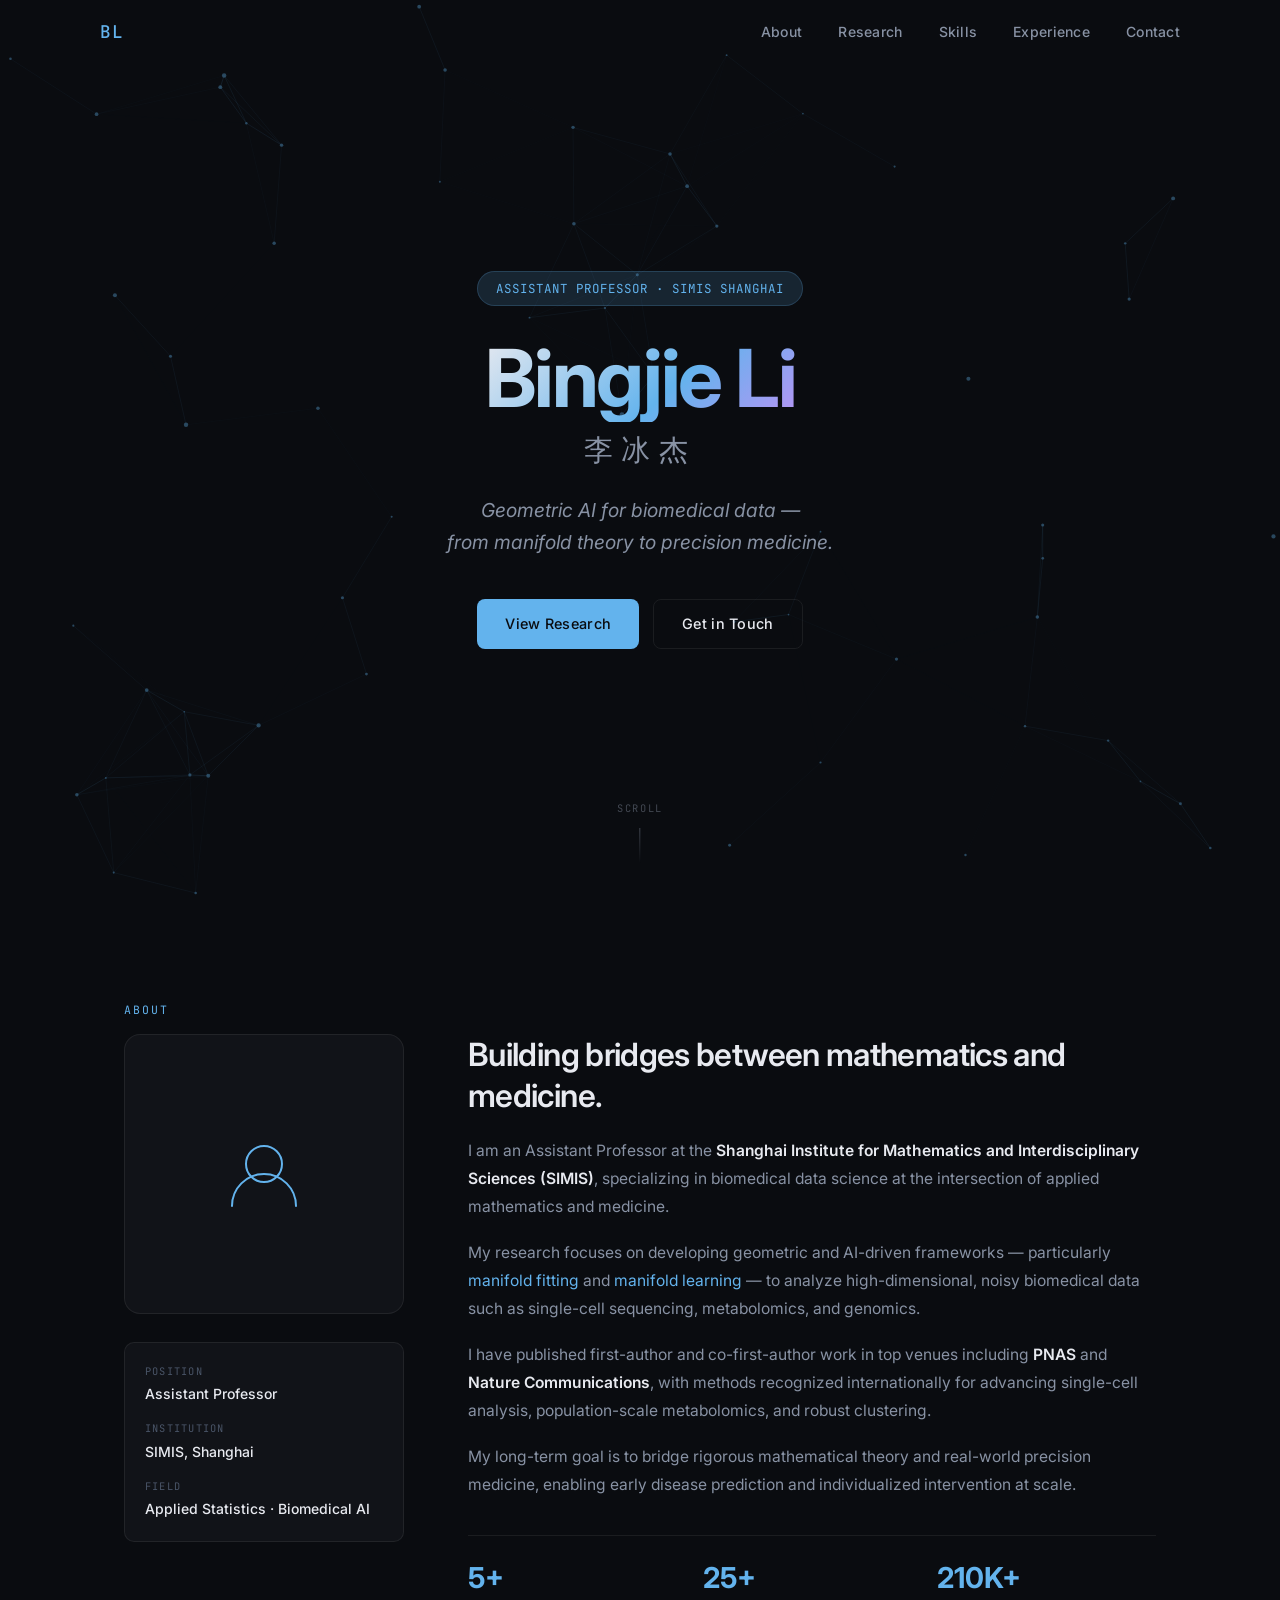
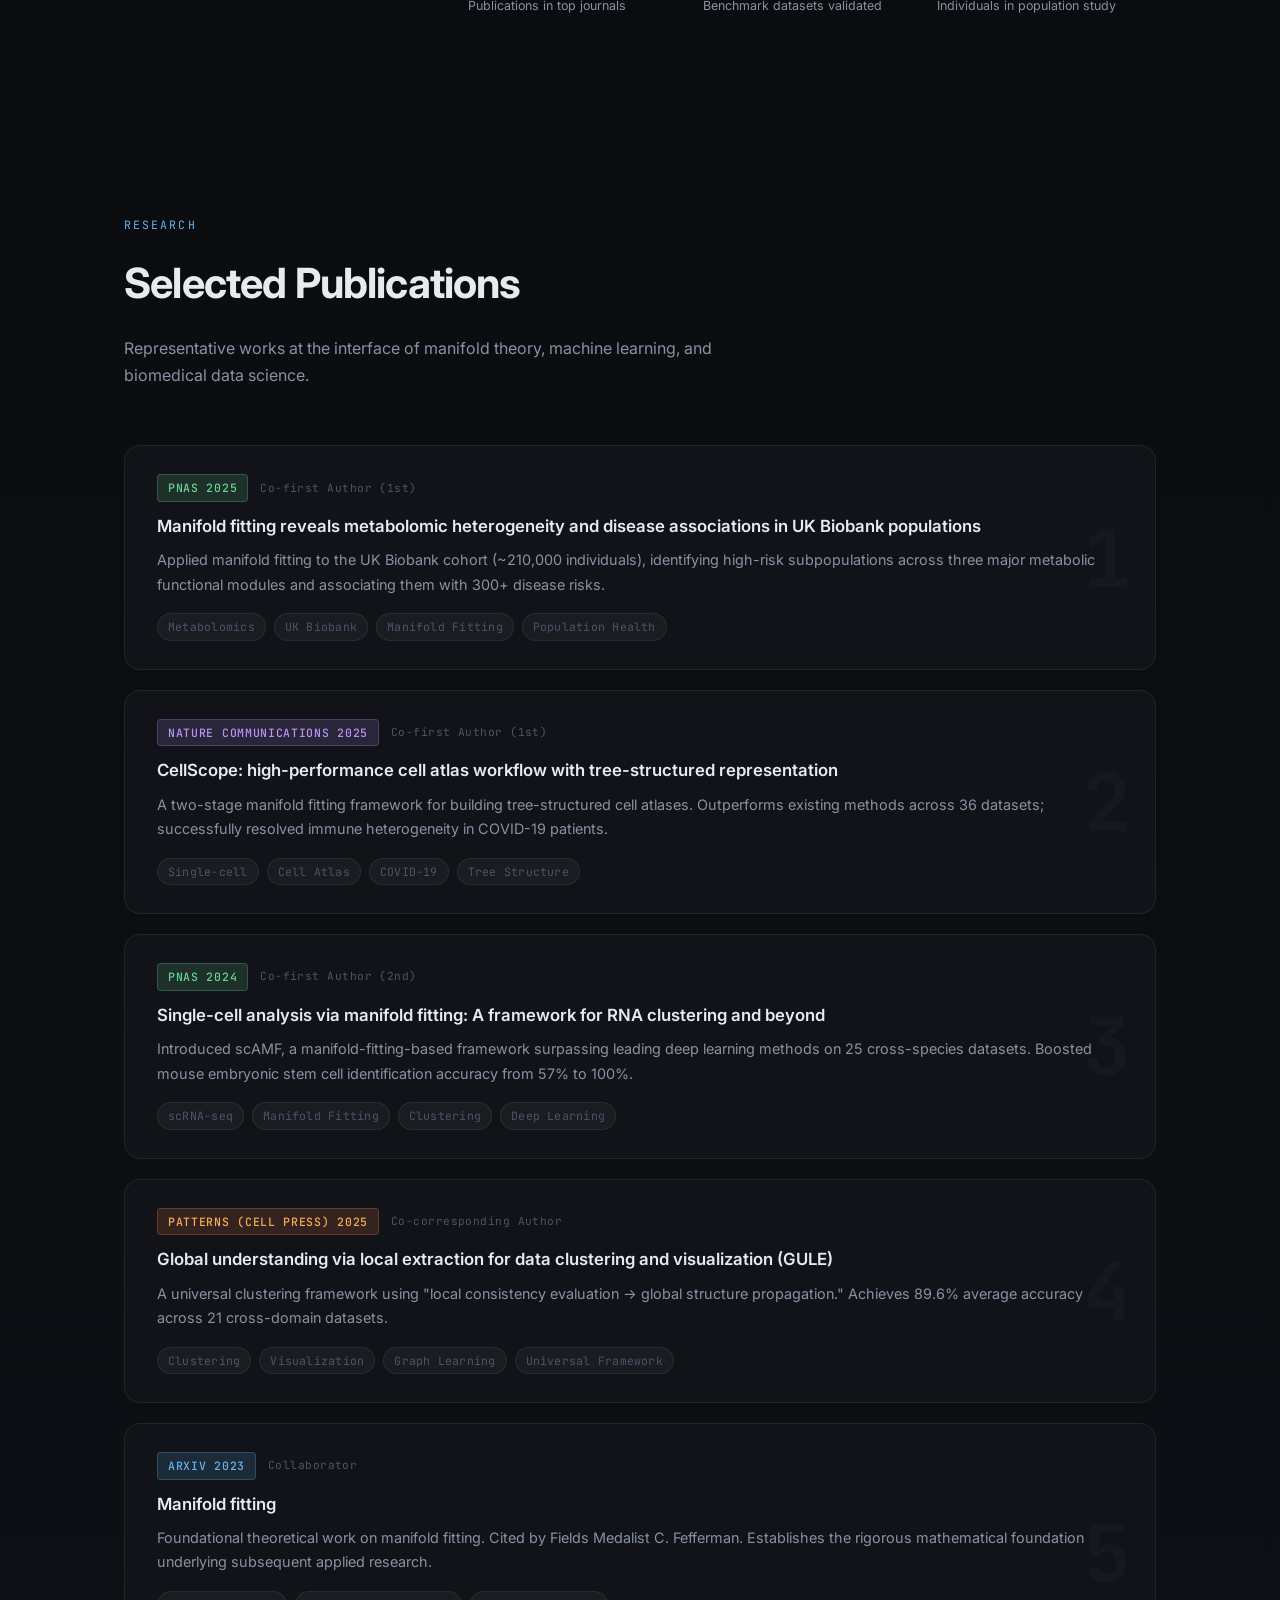
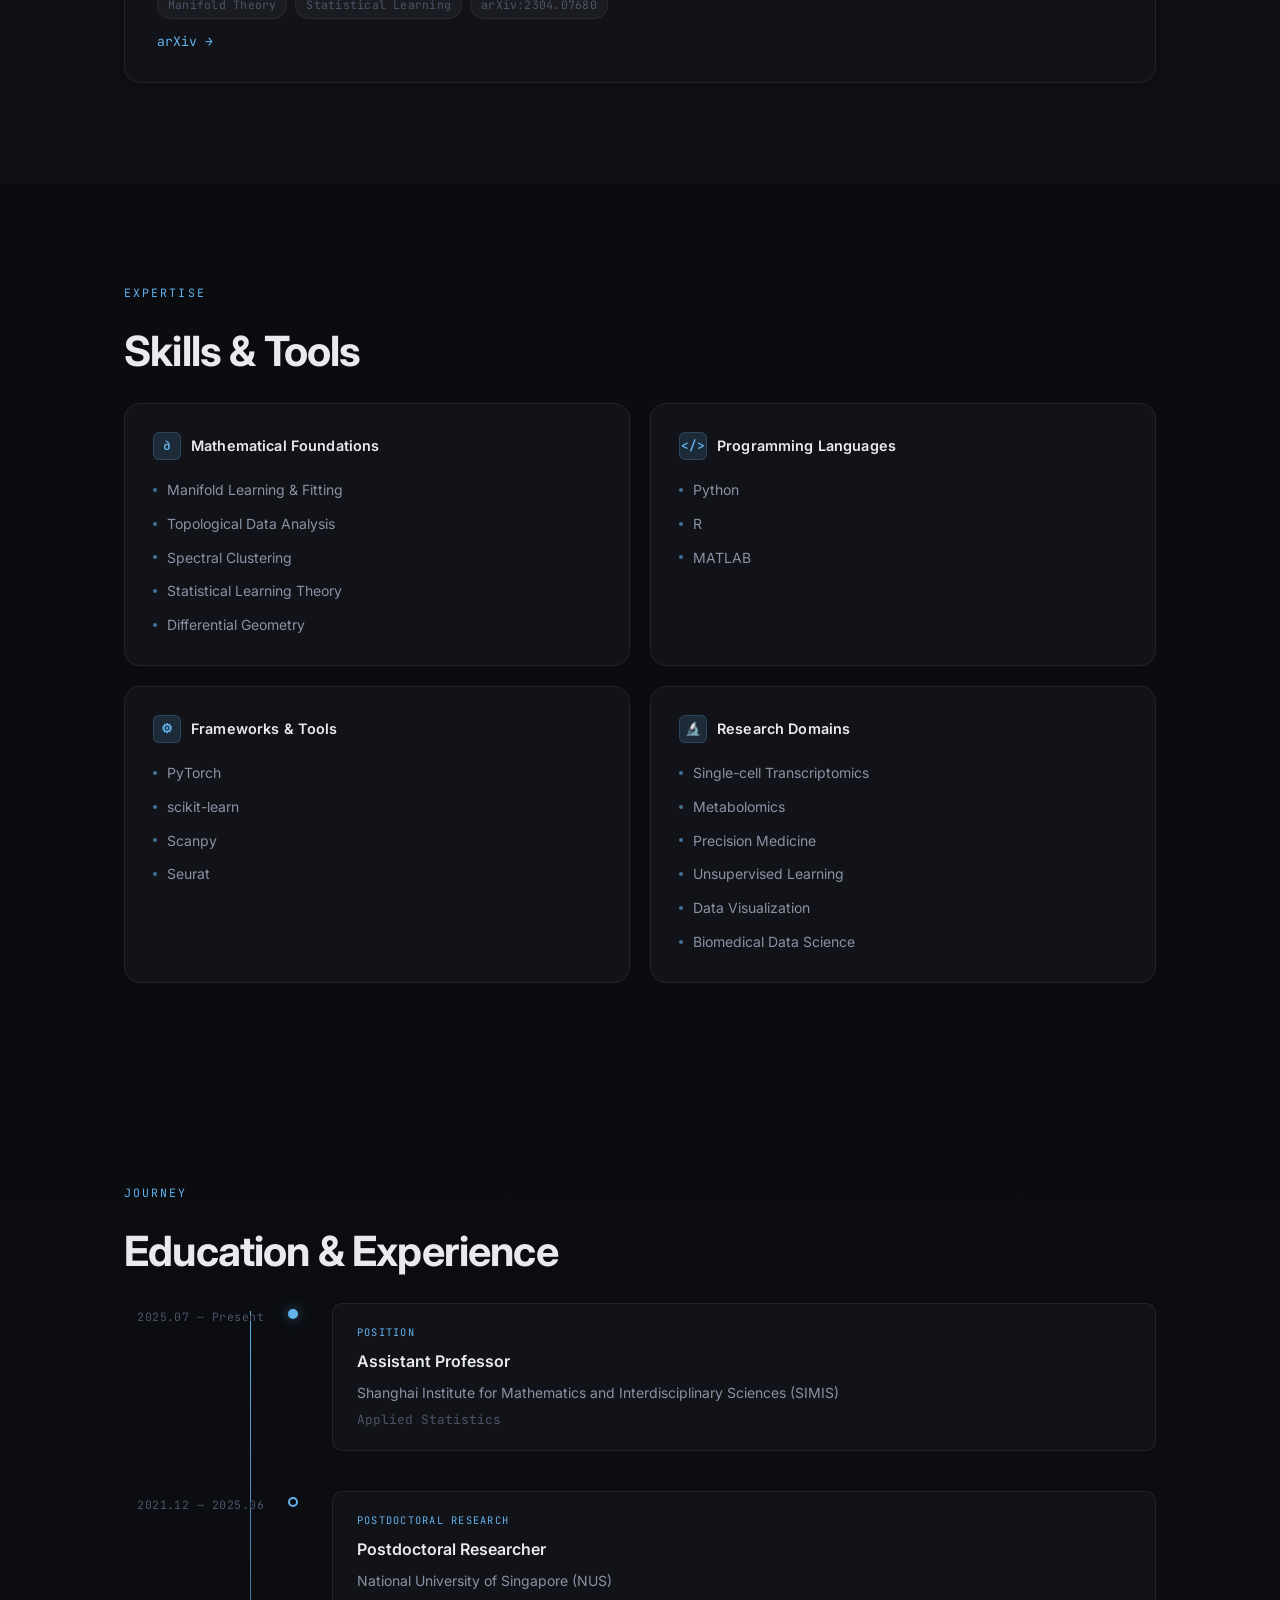
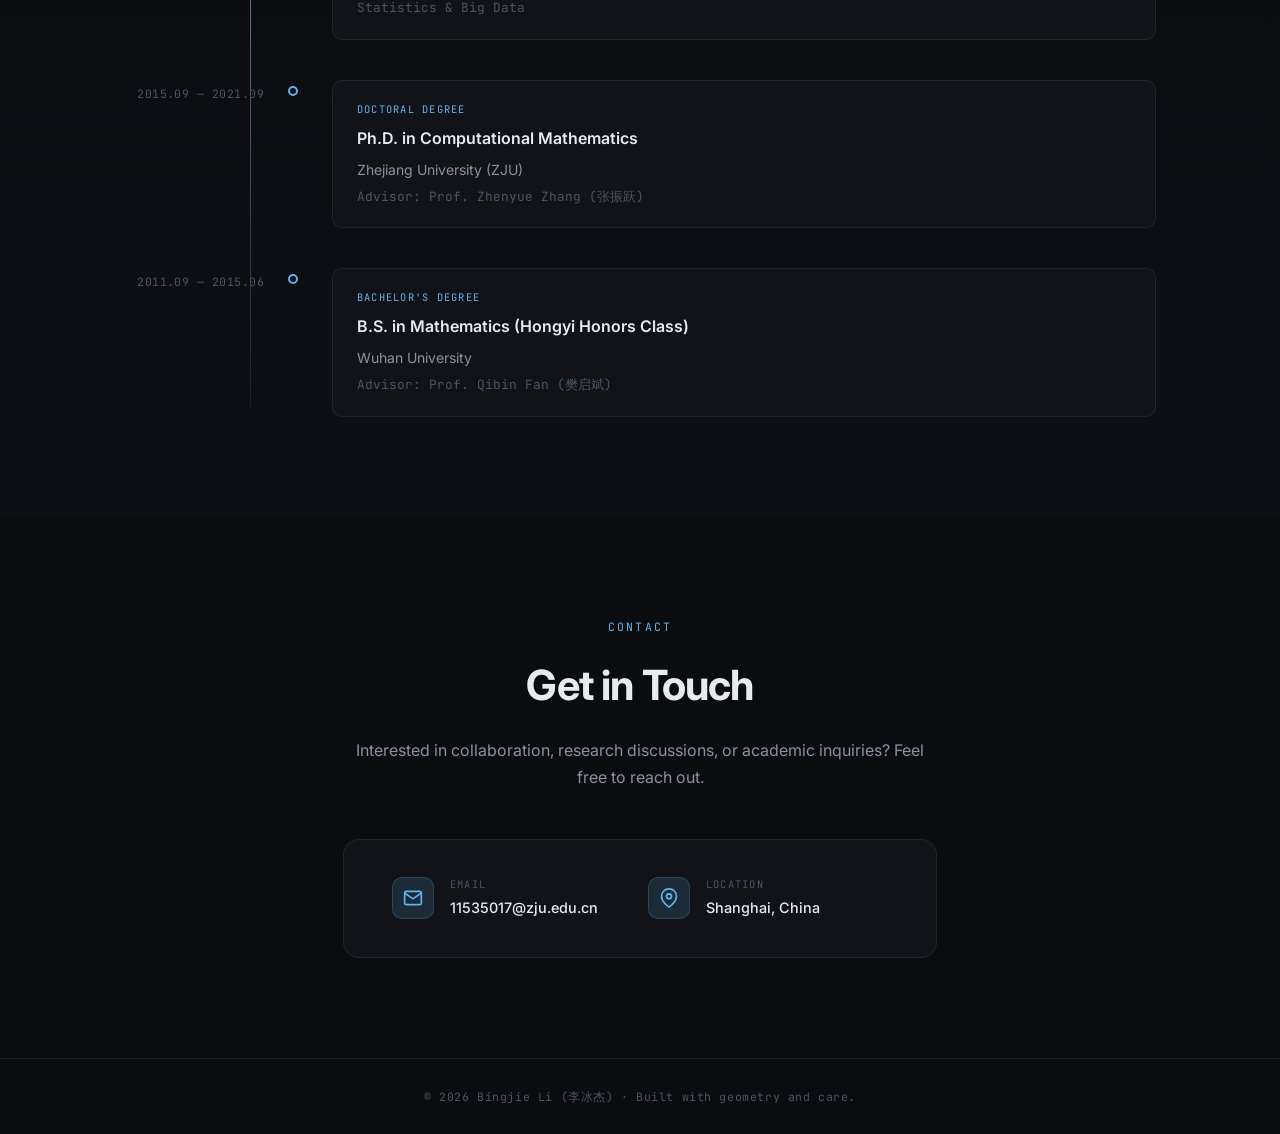
==== index.html @ b2fdfb8e "Build personal academic website for Bingjie Li (李冰杰) Dark-themed academic portfolio with: - Animated" ====
<!DOCTYPE html>
<html lang="en">
<head>
  <meta charset="UTF-8" />
  <meta name="viewport" content="width=device-width, initial-scale=1.0" />
  <title>Bingjie Li | Assistant Professor</title>
  <link rel="stylesheet" href="styles.css" />
  <link rel="preconnect" href="https://fonts.googleapis.com" />
  <link href="https://fonts.googleapis.com/css2?family=Inter:wght@300;400;500;600;700&family=JetBrains+Mono:wght@400;500&display=swap" rel="stylesheet" />
</head>
<body>

  <!-- Navigation -->
  <nav id="navbar">
    <div class="nav-container">
      <a href="#hero" class="nav-logo">BL</a>
      <ul class="nav-links">
        <li><a href="#about">About</a></li>
        <li><a href="#research">Research</a></li>
        <li><a href="#skills">Skills</a></li>
        <li><a href="#experience">Experience</a></li>
        <li><a href="#contact">Contact</a></li>
      </ul>
      <button class="nav-toggle" id="navToggle" aria-label="Toggle menu">
        <span></span><span></span><span></span>
      </button>
    </div>
  </nav>

  <!-- Hero -->
  <section id="hero">
    <canvas id="heroCanvas"></canvas>
    <div class="hero-content">
      <div class="hero-badge">Assistant Professor · SIMIS Shanghai</div>
      <h1 class="hero-name">
        <span class="name-en">Bingjie Li</span>
        <span class="name-zh">李冰杰</span>
      </h1>
      <p class="hero-tagline">Geometric AI for biomedical data —<br>from manifold theory to precision medicine.</p>
      <div class="hero-cta">
        <a href="#research" class="btn btn-primary">View Research</a>
        <a href="#contact" class="btn btn-outline">Get in Touch</a>
      </div>
    </div>
    <div class="hero-scroll-hint">
      <span>Scroll</span>
      <div class="scroll-line"></div>
    </div>
  </section>

  <!-- About -->
  <section id="about">
    <div class="container">
      <div class="section-label">About</div>
      <div class="about-grid">
        <div class="about-avatar">
          <div class="avatar-placeholder">
            <svg viewBox="0 0 80 80" fill="none" xmlns="http://www.w3.org/2000/svg">
              <circle cx="40" cy="30" r="18" stroke="var(--accent)" stroke-width="2"/>
              <path d="M8 72c0-17.673 14.327-32 32-32s32 14.327 32 32" stroke="var(--accent)" stroke-width="2" stroke-linecap="round"/>
            </svg>
          </div>
          <div class="avatar-info">
            <div class="info-item">
              <span class="info-label">Position</span>
              <span class="info-value">Assistant Professor</span>
            </div>
            <div class="info-item">
              <span class="info-label">Institution</span>
              <span class="info-value">SIMIS, Shanghai</span>
            </div>
            <div class="info-item">
              <span class="info-label">Field</span>
              <span class="info-value">Applied Statistics · Biomedical AI</span>
            </div>
          </div>
        </div>
        <div class="about-text">
          <h2>Building bridges between mathematics and medicine.</h2>
          <p>I am an Assistant Professor at the <strong>Shanghai Institute for Mathematics and Interdisciplinary Sciences (SIMIS)</strong>, specializing in biomedical data science at the intersection of applied mathematics and medicine.</p>
          <p>My research focuses on developing geometric and AI-driven frameworks — particularly <em>manifold fitting</em> and <em>manifold learning</em> — to analyze high-dimensional, noisy biomedical data such as single-cell sequencing, metabolomics, and genomics.</p>
          <p>I have published first-author and co-first-author work in top venues including <strong>PNAS</strong> and <strong>Nature Communications</strong>, with methods recognized internationally for advancing single-cell analysis, population-scale metabolomics, and robust clustering.</p>
          <p>My long-term goal is to bridge rigorous mathematical theory and real-world precision medicine, enabling early disease prediction and individualized intervention at scale.</p>
          <div class="about-stats">
            <div class="stat">
              <span class="stat-number">5+</span>
              <span class="stat-label">Publications in top journals</span>
            </div>
            <div class="stat">
              <span class="stat-number">25+</span>
              <span class="stat-label">Benchmark datasets validated</span>
            </div>
            <div class="stat">
              <span class="stat-number">210K+</span>
              <span class="stat-label">Individuals in population study</span>
            </div>
          </div>
        </div>
      </div>
    </div>
  </section>

  <!-- Research / Publications -->
  <section id="research">
    <div class="container">
      <div class="section-label">Research</div>
      <h2 class="section-title">Selected Publications</h2>
      <p class="section-subtitle">Representative works at the interface of manifold theory, machine learning, and biomedical data science.</p>

      <div class="pub-list">

        <article class="pub-card" data-index="1">
          <div class="pub-meta">
            <span class="pub-venue pnas">PNAS 2025</span>
            <span class="pub-role">Co-first Author (1st)</span>
          </div>
          <h3 class="pub-title">Manifold fitting reveals metabolomic heterogeneity and disease associations in UK Biobank populations</h3>
          <p class="pub-desc">Applied manifold fitting to the UK Biobank cohort (~210,000 individuals), identifying high-risk subpopulations across three major metabolic functional modules and associating them with 300+ disease risks.</p>
          <div class="pub-tags">
            <span>Metabolomics</span>
            <span>UK Biobank</span>
            <span>Manifold Fitting</span>
            <span>Population Health</span>
          </div>
        </article>

        <article class="pub-card" data-index="2">
          <div class="pub-meta">
            <span class="pub-venue nature-comm">Nature Communications 2025</span>
            <span class="pub-role">Co-first Author (1st)</span>
          </div>
          <h3 class="pub-title">CellScope: high-performance cell atlas workflow with tree-structured representation</h3>
          <p class="pub-desc">A two-stage manifold fitting framework for building tree-structured cell atlases. Outperforms existing methods across 36 datasets; successfully resolved immune heterogeneity in COVID-19 patients.</p>
          <div class="pub-tags">
            <span>Single-cell</span>
            <span>Cell Atlas</span>
            <span>COVID-19</span>
            <span>Tree Structure</span>
          </div>
        </article>

        <article class="pub-card" data-index="3">
          <div class="pub-meta">
            <span class="pub-venue pnas">PNAS 2024</span>
            <span class="pub-role">Co-first Author (2nd)</span>
          </div>
          <h3 class="pub-title">Single-cell analysis via manifold fitting: A framework for RNA clustering and beyond</h3>
          <p class="pub-desc">Introduced scAMF, a manifold-fitting-based framework surpassing leading deep learning methods on 25 cross-species datasets. Boosted mouse embryonic stem cell identification accuracy from 57% to 100%.</p>
          <div class="pub-tags">
            <span>scRNA-seq</span>
            <span>Manifold Fitting</span>
            <span>Clustering</span>
            <span>Deep Learning</span>
          </div>
        </article>

        <article class="pub-card" data-index="4">
          <div class="pub-meta">
            <span class="pub-venue cell-press">Patterns (Cell Press) 2025</span>
            <span class="pub-role">Co-corresponding Author</span>
          </div>
          <h3 class="pub-title">Global understanding via local extraction for data clustering and visualization (GULE)</h3>
          <p class="pub-desc">A universal clustering framework using "local consistency evaluation → global structure propagation." Achieves 89.6% average accuracy across 21 cross-domain datasets.</p>
          <div class="pub-tags">
            <span>Clustering</span>
            <span>Visualization</span>
            <span>Graph Learning</span>
            <span>Universal Framework</span>
          </div>
        </article>

        <article class="pub-card" data-index="5">
          <div class="pub-meta">
            <span class="pub-venue arxiv">arXiv 2023</span>
            <span class="pub-role">Collaborator</span>
          </div>
          <h3 class="pub-title">Manifold fitting</h3>
          <p class="pub-desc">Foundational theoretical work on manifold fitting. Cited by Fields Medalist C. Fefferman. Establishes the rigorous mathematical foundation underlying subsequent applied research.</p>
          <div class="pub-tags">
            <span>Manifold Theory</span>
            <span>Statistical Learning</span>
            <span>arXiv:2304.07680</span>
          </div>
          <a href="https://arxiv.org/abs/2304.07680" target="_blank" rel="noopener" class="pub-link">arXiv →</a>
        </article>

      </div>
    </div>
  </section>

  <!-- Skills -->
  <section id="skills">
    <div class="container">
      <div class="section-label">Expertise</div>
      <h2 class="section-title">Skills & Tools</h2>
      <div class="skills-grid">

        <div class="skill-group">
          <h3 class="skill-group-title">
            <span class="skill-icon">∂</span>
            Mathematical Foundations
          </h3>
          <ul class="skill-list">
            <li>Manifold Learning &amp; Fitting</li>
            <li>Topological Data Analysis</li>
            <li>Spectral Clustering</li>
            <li>Statistical Learning Theory</li>
            <li>Differential Geometry</li>
          </ul>
        </div>

        <div class="skill-group">
          <h3 class="skill-group-title">
            <span class="skill-icon">&lt;/&gt;</span>
            Programming Languages
          </h3>
          <ul class="skill-list">
            <li>Python</li>
            <li>R</li>
            <li>MATLAB</li>
          </ul>
        </div>

        <div class="skill-group">
          <h3 class="skill-group-title">
            <span class="skill-icon">⚙</span>
            Frameworks &amp; Tools
          </h3>
          <ul class="skill-list">
            <li>PyTorch</li>
            <li>scikit-learn</li>
            <li>Scanpy</li>
            <li>Seurat</li>
          </ul>
        </div>

        <div class="skill-group">
          <h3 class="skill-group-title">
            <span class="skill-icon">🔬</span>
            Research Domains
          </h3>
          <ul class="skill-list">
            <li>Single-cell Transcriptomics</li>
            <li>Metabolomics</li>
            <li>Precision Medicine</li>
            <li>Unsupervised Learning</li>
            <li>Data Visualization</li>
            <li>Biomedical Data Science</li>
          </ul>
        </div>

      </div>
    </div>
  </section>

  <!-- Experience / Education -->
  <section id="experience">
    <div class="container">
      <div class="section-label">Journey</div>
      <h2 class="section-title">Education &amp; Experience</h2>
      <div class="timeline">

        <div class="timeline-item current">
          <div class="timeline-dot"></div>
          <div class="timeline-date">2025.07 — Present</div>
          <div class="timeline-content">
            <div class="timeline-type">Position</div>
            <h3>Assistant Professor</h3>
            <p class="timeline-org">Shanghai Institute for Mathematics and Interdisciplinary Sciences (SIMIS)</p>
            <p class="timeline-field">Applied Statistics</p>
          </div>
        </div>

        <div class="timeline-item">
          <div class="timeline-dot"></div>
          <div class="timeline-date">2021.12 — 2025.06</div>
          <div class="timeline-content">
            <div class="timeline-type">Postdoctoral Research</div>
            <h3>Postdoctoral Researcher</h3>
            <p class="timeline-org">National University of Singapore (NUS)</p>
            <p class="timeline-field">Statistics &amp; Big Data</p>
          </div>
        </div>

        <div class="timeline-item">
          <div class="timeline-dot"></div>
          <div class="timeline-date">2015.09 — 2021.09</div>
          <div class="timeline-content">
            <div class="timeline-type">Doctoral Degree</div>
            <h3>Ph.D. in Computational Mathematics</h3>
            <p class="timeline-org">Zhejiang University (ZJU)</p>
            <p class="timeline-field">Advisor: Prof. Zhenyue Zhang (张振跃)</p>
          </div>
        </div>

        <div class="timeline-item">
          <div class="timeline-dot"></div>
          <div class="timeline-date">2011.09 — 2015.06</div>
          <div class="timeline-content">
            <div class="timeline-type">Bachelor's Degree</div>
            <h3>B.S. in Mathematics (Hongyi Honors Class)</h3>
            <p class="timeline-org">Wuhan University</p>
            <p class="timeline-field">Advisor: Prof. Qibin Fan (樊启斌)</p>
          </div>
        </div>

      </div>
    </div>
  </section>

  <!-- Contact -->
  <section id="contact">
    <div class="container">
      <div class="section-label">Contact</div>
      <h2 class="section-title">Get in Touch</h2>
      <p class="section-subtitle">Interested in collaboration, research discussions, or academic inquiries? Feel free to reach out.</p>
      <div class="contact-card">
        <div class="contact-item">
          <div class="contact-icon">
            <svg width="20" height="20" viewBox="0 0 24 24" fill="none" stroke="currentColor" stroke-width="2">
              <path d="M4 4h16c1.1 0 2 .9 2 2v12c0 1.1-.9 2-2 2H4c-1.1 0-2-.9-2-2V6c0-1.1.9-2 2-2z"/>
              <polyline points="22,6 12,13 2,6"/>
            </svg>
          </div>
          <div class="contact-details">
            <span class="contact-label">Email</span>
            <a href="mailto:11535017@zju.edu.cn" class="contact-value">11535017@zju.edu.cn</a>
          </div>
        </div>
        <div class="contact-item">
          <div class="contact-icon">
            <svg width="20" height="20" viewBox="0 0 24 24" fill="none" stroke="currentColor" stroke-width="2">
              <path d="M21 10c0 7-9 13-9 13s-9-6-9-13a9 9 0 0 1 18 0z"/>
              <circle cx="12" cy="10" r="3"/>
            </svg>
          </div>
          <div class="contact-details">
            <span class="contact-label">Location</span>
            <span class="contact-value">Shanghai, China</span>
          </div>
        </div>
      </div>
    </div>
  </section>

  <!-- Footer -->
  <footer>
    <div class="container">
      <p>© 2026 Bingjie Li (李冰杰) · Built with geometry and care.</p>
    </div>
  </footer>

  <script src="script.js"></script>
</body>
</html>
---- styles.css ----
/* ============================================================
   VARIABLES & RESET
   ============================================================ */
:root {
  --bg:          #0a0c10;
  --bg-card:     #111318;
  --bg-card-2:   #161a22;
  --border:      rgba(255,255,255,0.07);
  --border-hover:rgba(99,179,237,0.35);
  --text-primary: #e8eaf0;
  --text-muted:   #8892a4;
  --text-faint:   #4a5568;
  --accent:       #63b3ed;
  --accent-dim:   rgba(99,179,237,0.15);
  --accent-glow:  rgba(99,179,237,0.08);
  --green:        #68d391;
  --purple:       #b794f4;
  --gradient:     linear-gradient(135deg, #63b3ed 0%, #b794f4 100%);
  --font-sans:    'Inter', -apple-system, BlinkMacSystemFont, sans-serif;
  --font-mono:    'JetBrains Mono', 'Courier New', monospace;
  --radius:       10px;
  --radius-lg:    16px;
  --transition:   0.25s cubic-bezier(0.4,0,0.2,1);
  --shadow:       0 4px 24px rgba(0,0,0,0.4);
  --shadow-lg:    0 8px 48px rgba(0,0,0,0.6);
}

*, *::before, *::after { box-sizing: border-box; margin: 0; padding: 0; }

html { scroll-behavior: smooth; }

body {
  font-family: var(--font-sans);
  background: var(--bg);
  color: var(--text-primary);
  line-height: 1.7;
  font-size: 16px;
  overflow-x: hidden;
}

a { color: inherit; text-decoration: none; }
ul { list-style: none; }

/* ============================================================
   LAYOUT
   ============================================================ */
.container {
  max-width: 1080px;
  margin: 0 auto;
  padding: 0 24px;
}

section {
  padding: 100px 0;
}

/* ============================================================
   NAVIGATION
   ============================================================ */
#navbar {
  position: fixed;
  top: 0; left: 0; right: 0;
  z-index: 1000;
  padding: 0 24px;
  transition: background var(--transition), backdrop-filter var(--transition), box-shadow var(--transition);
}

#navbar.scrolled {
  background: rgba(10,12,16,0.88);
  backdrop-filter: blur(16px);
  -webkit-backdrop-filter: blur(16px);
  box-shadow: 0 1px 0 var(--border);
}

.nav-container {
  max-width: 1080px;
  margin: 0 auto;
  height: 64px;
  display: flex;
  align-items: center;
  justify-content: space-between;
}

.nav-logo {
  font-family: var(--font-mono);
  font-size: 1.1rem;
  font-weight: 500;
  color: var(--accent);
  letter-spacing: 0.05em;
  transition: opacity var(--transition);
}
.nav-logo:hover { opacity: 0.75; }

.nav-links {
  display: flex;
  gap: 36px;
}

.nav-links a {
  font-size: 0.875rem;
  font-weight: 500;
  color: var(--text-muted);
  letter-spacing: 0.02em;
  transition: color var(--transition);
  position: relative;
}

.nav-links a::after {
  content: '';
  position: absolute;
  bottom: -3px; left: 0;
  width: 0; height: 1px;
  background: var(--accent);
  transition: width var(--transition);
}

.nav-links a:hover { color: var(--text-primary); }
.nav-links a:hover::after { width: 100%; }

.nav-toggle {
  display: none;
  flex-direction: column;
  gap: 5px;
  background: none;
  border: none;
  cursor: pointer;
  padding: 4px;
}
.nav-toggle span {
  display: block;
  width: 22px; height: 2px;
  background: var(--text-muted);
  border-radius: 2px;
  transition: var(--transition);
}

/* ============================================================
   HERO
   ============================================================ */
#hero {
  position: relative;
  min-height: 100vh;
  display: flex;
  align-items: center;
  justify-content: center;
  text-align: center;
  padding: 80px 24px 60px;
  overflow: hidden;
}

#heroCanvas {
  position: absolute;
  inset: 0;
  width: 100%;
  height: 100%;
  opacity: 0.55;
}

.hero-content {
  position: relative;
  z-index: 2;
  max-width: 760px;
}

.hero-badge {
  display: inline-block;
  font-family: var(--font-mono);
  font-size: 0.78rem;
  letter-spacing: 0.08em;
  color: var(--accent);
  background: var(--accent-dim);
  border: 1px solid rgba(99,179,237,0.2);
  border-radius: 100px;
  padding: 6px 18px;
  margin-bottom: 28px;
  text-transform: uppercase;
}

.hero-name {
  display: flex;
  flex-direction: column;
  align-items: center;
  gap: 4px;
  margin-bottom: 20px;
}

.name-en {
  font-size: clamp(2.8rem, 7vw, 5rem);
  font-weight: 700;
  letter-spacing: -0.03em;
  background: linear-gradient(135deg, #e8eaf0 0%, #63b3ed 60%, #b794f4 100%);
  -webkit-background-clip: text;
  -webkit-text-fill-color: transparent;
  background-clip: text;
  line-height: 1.1;
}

.name-zh {
  font-size: clamp(1.2rem, 3vw, 1.8rem);
  font-weight: 300;
  color: var(--text-muted);
  letter-spacing: 0.3em;
}

.hero-tagline {
  font-size: clamp(1rem, 2.5vw, 1.2rem);
  color: var(--text-muted);
  line-height: 1.65;
  margin-bottom: 40px;
  font-style: italic;
}

.hero-cta {
  display: flex;
  gap: 14px;
  justify-content: center;
  flex-wrap: wrap;
}

.btn {
  display: inline-flex;
  align-items: center;
  padding: 12px 28px;
  border-radius: 8px;
  font-size: 0.9rem;
  font-weight: 500;
  letter-spacing: 0.02em;
  transition: all var(--transition);
  cursor: pointer;
  border: none;
}

.btn-primary {
  background: var(--accent);
  color: #0a0c10;
}
.btn-primary:hover {
  background: #90cdf4;
  transform: translateY(-2px);
  box-shadow: 0 8px 24px rgba(99,179,237,0.3);
}

.btn-outline {
  background: transparent;
  color: var(--text-primary);
  border: 1px solid var(--border);
}
.btn-outline:hover {
  border-color: var(--accent);
  color: var(--accent);
  transform: translateY(-2px);
}

.hero-scroll-hint {
  position: absolute;
  bottom: 36px;
  left: 50%;
  transform: translateX(-50%);
  display: flex;
  flex-direction: column;
  align-items: center;
  gap: 10px;
  z-index: 2;
  opacity: 0.45;
}

.hero-scroll-hint span {
  font-family: var(--font-mono);
  font-size: 0.65rem;
  letter-spacing: 0.15em;
  text-transform: uppercase;
  color: var(--text-muted);
}

.scroll-line {
  width: 1px;
  height: 36px;
  background: linear-gradient(to bottom, var(--text-muted), transparent);
  animation: scrollPulse 2s ease-in-out infinite;
}

@keyframes scrollPulse {
  0%, 100% { opacity: 0.4; transform: scaleY(1); }
  50%       { opacity: 1;   transform: scaleY(1.1); }
}

/* ============================================================
   SECTION LABELS & TITLES
   ============================================================ */
.section-label {
  font-family: var(--font-mono);
  font-size: 0.72rem;
  letter-spacing: 0.18em;
  text-transform: uppercase;
  color: var(--accent);
  margin-bottom: 14px;
}

.section-title {
  font-size: clamp(1.8rem, 4vw, 2.6rem);
  font-weight: 700;
  letter-spacing: -0.02em;
  margin-bottom: 16px;
  color: var(--text-primary);
}

.section-subtitle {
  font-size: 1rem;
  color: var(--text-muted);
  max-width: 600px;
  margin-bottom: 56px;
}

/* ============================================================
   ABOUT
   ============================================================ */
#about { background: var(--bg); }

.about-grid {
  display: grid;
  grid-template-columns: 280px 1fr;
  gap: 64px;
  align-items: start;
}

.about-avatar {
  display: flex;
  flex-direction: column;
  gap: 28px;
  position: sticky;
  top: 88px;
}

.avatar-placeholder {
  width: 100%;
  aspect-ratio: 1;
  background: var(--bg-card);
  border: 1px solid var(--border);
  border-radius: var(--radius-lg);
  display: flex;
  align-items: center;
  justify-content: center;
  padding: 32px;
  transition: border-color var(--transition);
}
.avatar-placeholder:hover { border-color: var(--border-hover); }
.avatar-placeholder svg { width: 100%; height: 100%; max-width: 80px; }

.avatar-info {
  background: var(--bg-card);
  border: 1px solid var(--border);
  border-radius: var(--radius);
  padding: 20px;
  display: flex;
  flex-direction: column;
  gap: 14px;
}

.info-item {
  display: flex;
  flex-direction: column;
  gap: 2px;
}

.info-label {
  font-family: var(--font-mono);
  font-size: 0.65rem;
  letter-spacing: 0.12em;
  text-transform: uppercase;
  color: var(--text-faint);
}

.info-value {
  font-size: 0.875rem;
  font-weight: 500;
  color: var(--text-primary);
}

.about-text h2 {
  font-size: clamp(1.4rem, 3vw, 2rem);
  font-weight: 600;
  letter-spacing: -0.02em;
  margin-bottom: 20px;
  line-height: 1.3;
  color: var(--text-primary);
}

.about-text p {
  font-size: 0.975rem;
  color: var(--text-muted);
  margin-bottom: 18px;
  line-height: 1.8;
}

.about-text p strong { color: var(--text-primary); font-weight: 600; }
.about-text p em { color: var(--accent); font-style: normal; }

.about-stats {
  display: grid;
  grid-template-columns: repeat(3, 1fr);
  gap: 16px;
  margin-top: 36px;
  padding-top: 28px;
  border-top: 1px solid var(--border);
}

.stat {
  display: flex;
  flex-direction: column;
  gap: 4px;
}

.stat-number {
  font-size: 1.8rem;
  font-weight: 700;
  color: var(--accent);
  line-height: 1;
}

.stat-label {
  font-size: 0.78rem;
  color: var(--text-muted);
  line-height: 1.4;
}

/* ============================================================
   RESEARCH / PUBLICATIONS
   ============================================================ */
#research {
  background: linear-gradient(180deg, var(--bg) 0%, #0d0f14 100%);
}

.pub-list {
  display: flex;
  flex-direction: column;
  gap: 20px;
}

.pub-card {
  background: var(--bg-card);
  border: 1px solid var(--border);
  border-radius: var(--radius-lg);
  padding: 28px 32px;
  position: relative;
  transition: border-color var(--transition), transform var(--transition), box-shadow var(--transition);
  overflow: hidden;
}

.pub-card::before {
  content: attr(data-index);
  position: absolute;
  right: 24px;
  top: 50%;
  transform: translateY(-50%);
  font-family: var(--font-mono);
  font-size: 5rem;
  font-weight: 700;
  color: rgba(255,255,255,0.025);
  line-height: 1;
  pointer-events: none;
  user-select: none;
}

.pub-card:hover {
  border-color: var(--border-hover);
  transform: translateX(4px);
  box-shadow: -4px 0 0 var(--accent), var(--shadow);
}

.pub-meta {
  display: flex;
  align-items: center;
  gap: 12px;
  margin-bottom: 12px;
  flex-wrap: wrap;
}

.pub-venue {
  display: inline-block;
  font-family: var(--font-mono);
  font-size: 0.72rem;
  font-weight: 500;
  letter-spacing: 0.06em;
  padding: 3px 10px;
  border-radius: 4px;
  text-transform: uppercase;
}

.pub-venue.pnas        { background: rgba(104,211,145,0.15); color: #68d391; border: 1px solid rgba(104,211,145,0.25); }
.pub-venue.nature-comm { background: rgba(183,148,244,0.15); color: #b794f4; border: 1px solid rgba(183,148,244,0.25); }
.pub-venue.cell-press  { background: rgba(252,129,74,0.15);  color: #f6ad55; border: 1px solid rgba(252,129,74,0.25); }
.pub-venue.arxiv       { background: rgba(99,179,237,0.15);  color: #63b3ed; border: 1px solid rgba(99,179,237,0.25); }

.pub-role {
  font-family: var(--font-mono);
  font-size: 0.7rem;
  color: var(--text-faint);
  letter-spacing: 0.04em;
}

.pub-title {
  font-size: 1.05rem;
  font-weight: 600;
  color: var(--text-primary);
  margin-bottom: 10px;
  line-height: 1.45;
}

.pub-desc {
  font-size: 0.9rem;
  color: var(--text-muted);
  margin-bottom: 16px;
  line-height: 1.7;
}

.pub-tags {
  display: flex;
  flex-wrap: wrap;
  gap: 8px;
}

.pub-tags span {
  font-size: 0.72rem;
  padding: 3px 10px;
  background: rgba(255,255,255,0.04);
  border: 1px solid var(--border);
  border-radius: 100px;
  color: var(--text-faint);
  font-family: var(--font-mono);
  letter-spacing: 0.02em;
}

.pub-link {
  display: inline-block;
  margin-top: 12px;
  font-size: 0.82rem;
  color: var(--accent);
  font-family: var(--font-mono);
  transition: opacity var(--transition);
}
.pub-link:hover { opacity: 0.7; }

/* ============================================================
   SKILLS
   ============================================================ */
#skills { background: var(--bg); }

.skills-grid {
  display: grid;
  grid-template-columns: repeat(2, 1fr);
  gap: 20px;
}

.skill-group {
  background: var(--bg-card);
  border: 1px solid var(--border);
  border-radius: var(--radius-lg);
  padding: 28px;
  transition: border-color var(--transition), box-shadow var(--transition);
}

.skill-group:hover {
  border-color: var(--border-hover);
  box-shadow: 0 0 32px var(--accent-glow);
}

.skill-group-title {
  display: flex;
  align-items: center;
  gap: 10px;
  font-size: 0.9rem;
  font-weight: 600;
  color: var(--text-primary);
  margin-bottom: 18px;
  letter-spacing: 0.01em;
}

.skill-icon {
  width: 28px; height: 28px;
  background: var(--accent-dim);
  border: 1px solid rgba(99,179,237,0.2);
  border-radius: 6px;
  display: flex;
  align-items: center;
  justify-content: center;
  font-size: 0.8rem;
  color: var(--accent);
  font-family: var(--font-mono);
  flex-shrink: 0;
}

.skill-list {
  display: flex;
  flex-direction: column;
  gap: 10px;
}

.skill-list li {
  display: flex;
  align-items: center;
  gap: 10px;
  font-size: 0.875rem;
  color: var(--text-muted);
  transition: color var(--transition);
}

.skill-list li::before {
  content: '';
  width: 4px; height: 4px;
  border-radius: 50%;
  background: var(--accent);
  flex-shrink: 0;
  opacity: 0.6;
}

.skill-list li:hover { color: var(--text-primary); }

/* ============================================================
   TIMELINE
   ============================================================ */
#experience { background: linear-gradient(180deg, var(--bg) 0%, #0d0f14 100%); }

.timeline {
  position: relative;
  display: flex;
  flex-direction: column;
  gap: 0;
}

.timeline::before {
  content: '';
  position: absolute;
  left: 126px;
  top: 8px;
  bottom: 8px;
  width: 1px;
  background: linear-gradient(to bottom, var(--accent), rgba(99,179,237,0.1));
}

.timeline-item {
  display: grid;
  grid-template-columns: 140px 20px 1fr;
  gap: 0 24px;
  align-items: start;
  padding-bottom: 40px;
  position: relative;
}

.timeline-item:last-child { padding-bottom: 0; }

.timeline-dot {
  grid-column: 2;
  grid-row: 1;
  width: 10px; height: 10px;
  border-radius: 50%;
  border: 2px solid var(--accent);
  background: var(--bg);
  margin-top: 6px;
  transition: background var(--transition), box-shadow var(--transition);
  position: relative;
  z-index: 1;
}

.timeline-item.current .timeline-dot {
  background: var(--accent);
  box-shadow: 0 0 12px rgba(99,179,237,0.5);
}

.timeline-date {
  grid-column: 1;
  grid-row: 1;
  text-align: right;
  font-family: var(--font-mono);
  font-size: 0.72rem;
  color: var(--text-faint);
  letter-spacing: 0.04em;
  padding-top: 4px;
}

.timeline-content {
  grid-column: 3;
  grid-row: 1;
  background: var(--bg-card);
  border: 1px solid var(--border);
  border-radius: var(--radius);
  padding: 20px 24px;
  transition: border-color var(--transition);
}

.timeline-item:hover .timeline-content { border-color: var(--border-hover); }
.timeline-item:hover .timeline-dot { box-shadow: 0 0 12px rgba(99,179,237,0.4); }

.timeline-type {
  font-family: var(--font-mono);
  font-size: 0.65rem;
  text-transform: uppercase;
  letter-spacing: 0.12em;
  color: var(--accent);
  margin-bottom: 6px;
}

.timeline-content h3 {
  font-size: 1rem;
  font-weight: 600;
  color: var(--text-primary);
  margin-bottom: 6px;
}

.timeline-org {
  font-size: 0.875rem;
  color: var(--text-muted);
  margin-bottom: 4px;
}

.timeline-field {
  font-size: 0.8rem;
  color: var(--text-faint);
  font-family: var(--font-mono);
}

/* ============================================================
   CONTACT
   ============================================================ */
#contact { background: var(--bg); text-align: center; }

#contact .section-subtitle { margin: 0 auto 48px; }

.contact-card {
  display: inline-flex;
  flex-wrap: wrap;
  gap: 16px;
  justify-content: center;
  background: var(--bg-card);
  border: 1px solid var(--border);
  border-radius: var(--radius-lg);
  padding: 36px 48px;
}

.contact-item {
  display: flex;
  align-items: center;
  gap: 16px;
  min-width: 240px;
}

.contact-icon {
  width: 42px; height: 42px;
  background: var(--accent-dim);
  border: 1px solid rgba(99,179,237,0.2);
  border-radius: 10px;
  display: flex;
  align-items: center;
  justify-content: center;
  color: var(--accent);
  flex-shrink: 0;
}

.contact-details {
  display: flex;
  flex-direction: column;
  gap: 2px;
  text-align: left;
}

.contact-label {
  font-family: var(--font-mono);
  font-size: 0.65rem;
  letter-spacing: 0.12em;
  text-transform: uppercase;
  color: var(--text-faint);
}

.contact-value {
  font-size: 0.9rem;
  font-weight: 500;
  color: var(--text-primary);
  transition: color var(--transition);
}

a.contact-value:hover { color: var(--accent); }

/* ============================================================
   FOOTER
   ============================================================ */
footer {
  border-top: 1px solid var(--border);
  padding: 28px 24px;
  text-align: center;
}

footer p {
  font-family: var(--font-mono);
  font-size: 0.72rem;
  color: var(--text-faint);
  letter-spacing: 0.05em;
}

/* ============================================================
   ANIMATIONS / REVEAL
   ============================================================ */
.reveal {
  opacity: 0;
  transform: translateY(24px);
  transition: opacity 0.6s ease, transform 0.6s ease;
}

.reveal.visible {
  opacity: 1;
  transform: translateY(0);
}

/* ============================================================
   RESPONSIVE
   ============================================================ */
@media (max-width: 768px) {
  section { padding: 72px 0; }

  .nav-links { display: none; }
  .nav-toggle { display: flex; }

  .nav-links.open {
    display: flex;
    flex-direction: column;
    position: fixed;
    inset: 64px 0 0;
    background: rgba(10,12,16,0.97);
    backdrop-filter: blur(16px);
    align-items: center;
    justify-content: center;
    gap: 32px;
  }

  .nav-links.open a { font-size: 1.2rem; }

  .about-grid {
    grid-template-columns: 1fr;
    gap: 36px;
  }

  .about-avatar { position: static; flex-direction: row; align-items: center; }
  .avatar-placeholder { width: 100px; flex-shrink: 0; }
  .avatar-info { flex: 1; }

  .about-stats { grid-template-columns: repeat(3, 1fr); gap: 12px; }
  .stat-number { font-size: 1.4rem; }

  .skills-grid { grid-template-columns: 1fr; }

  .timeline::before { left: 10px; }

  .timeline-item {
    grid-template-columns: 20px 1fr;
    gap: 0 16px;
  }

  .timeline-date {
    grid-column: 1 / -1;
    grid-row: 0;
    text-align: left;
    padding-bottom: 8px;
    font-size: 0.65rem;
  }

  .timeline-dot { grid-column: 1; grid-row: 2; }
  .timeline-content { grid-column: 2; grid-row: 2; }

  .contact-card { padding: 24px; }
  .contact-item { min-width: unset; width: 100%; }

  .hero-cta { flex-direction: column; align-items: center; }
}

@media (max-width: 480px) {
  .about-avatar { flex-direction: column; }
  .avatar-placeholder { width: 120px; }
  .pub-card { padding: 20px; }
  .pub-card::before { display: none; }
}
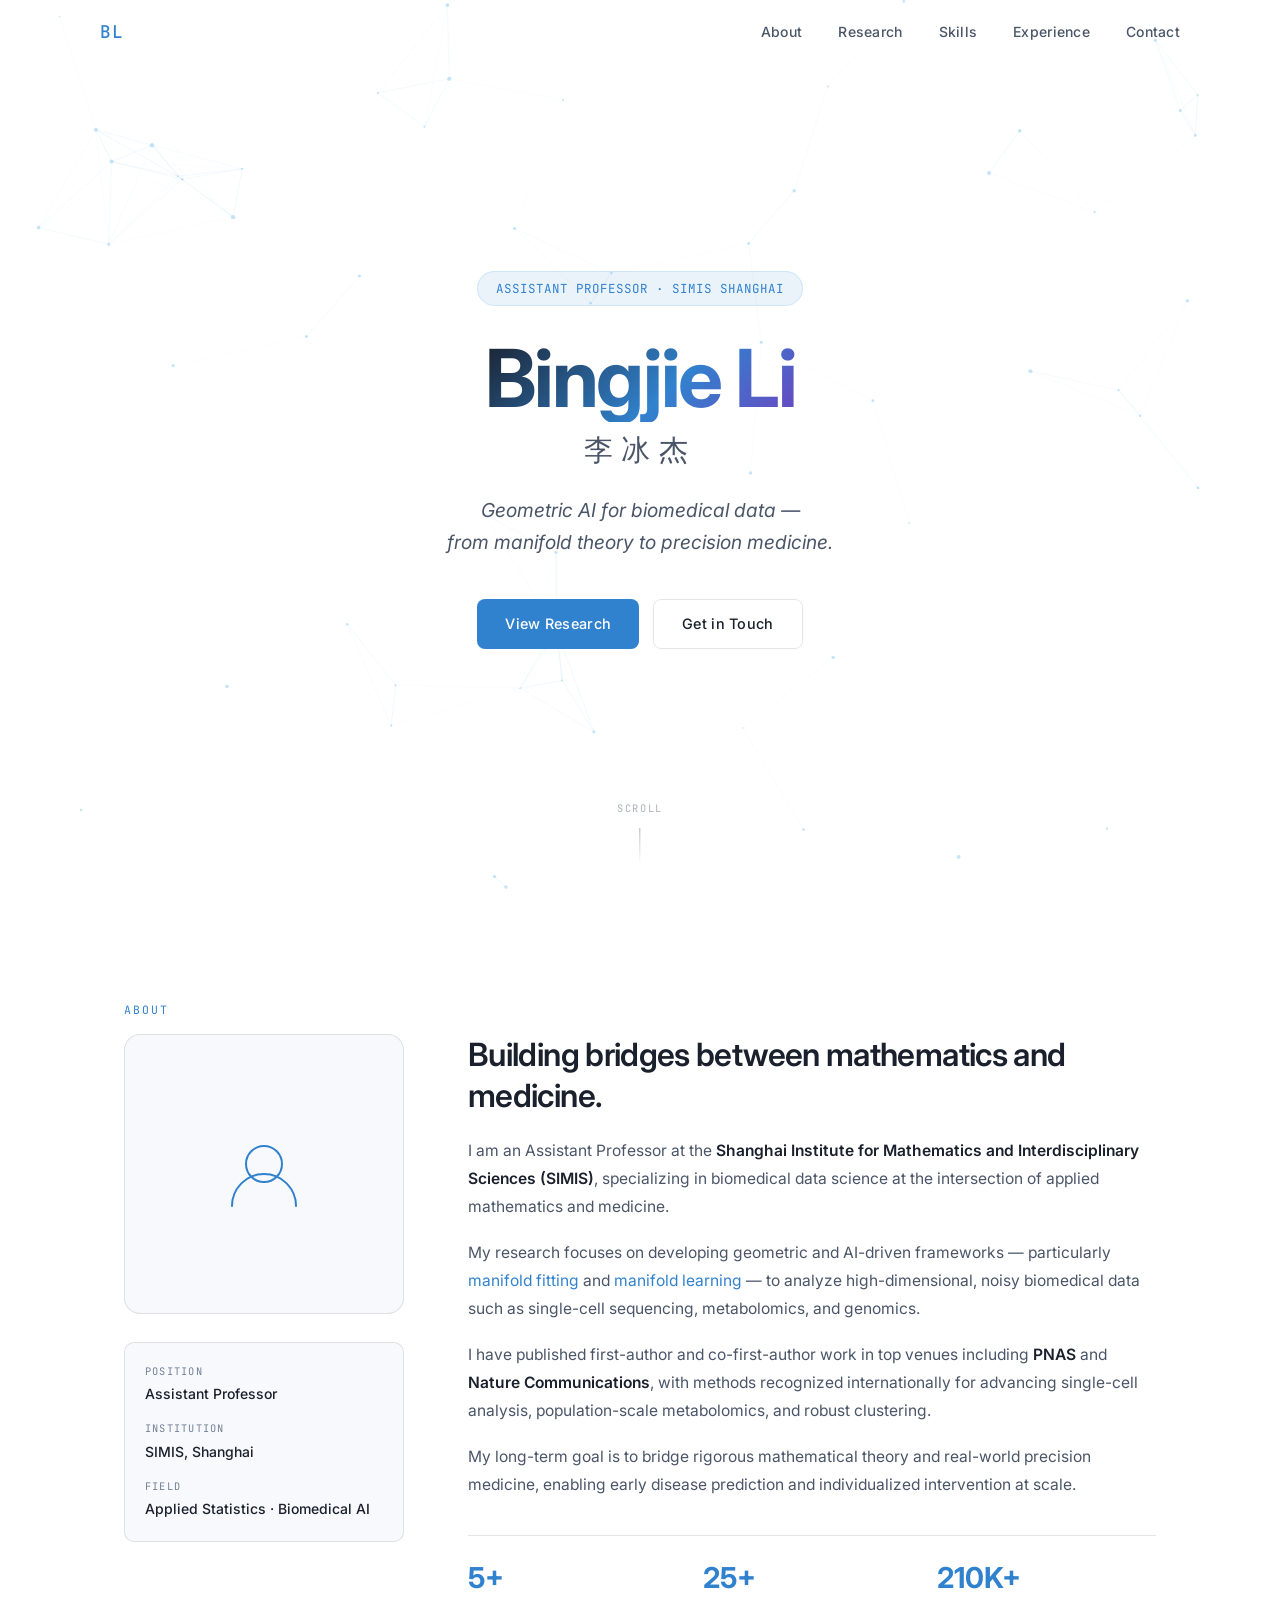
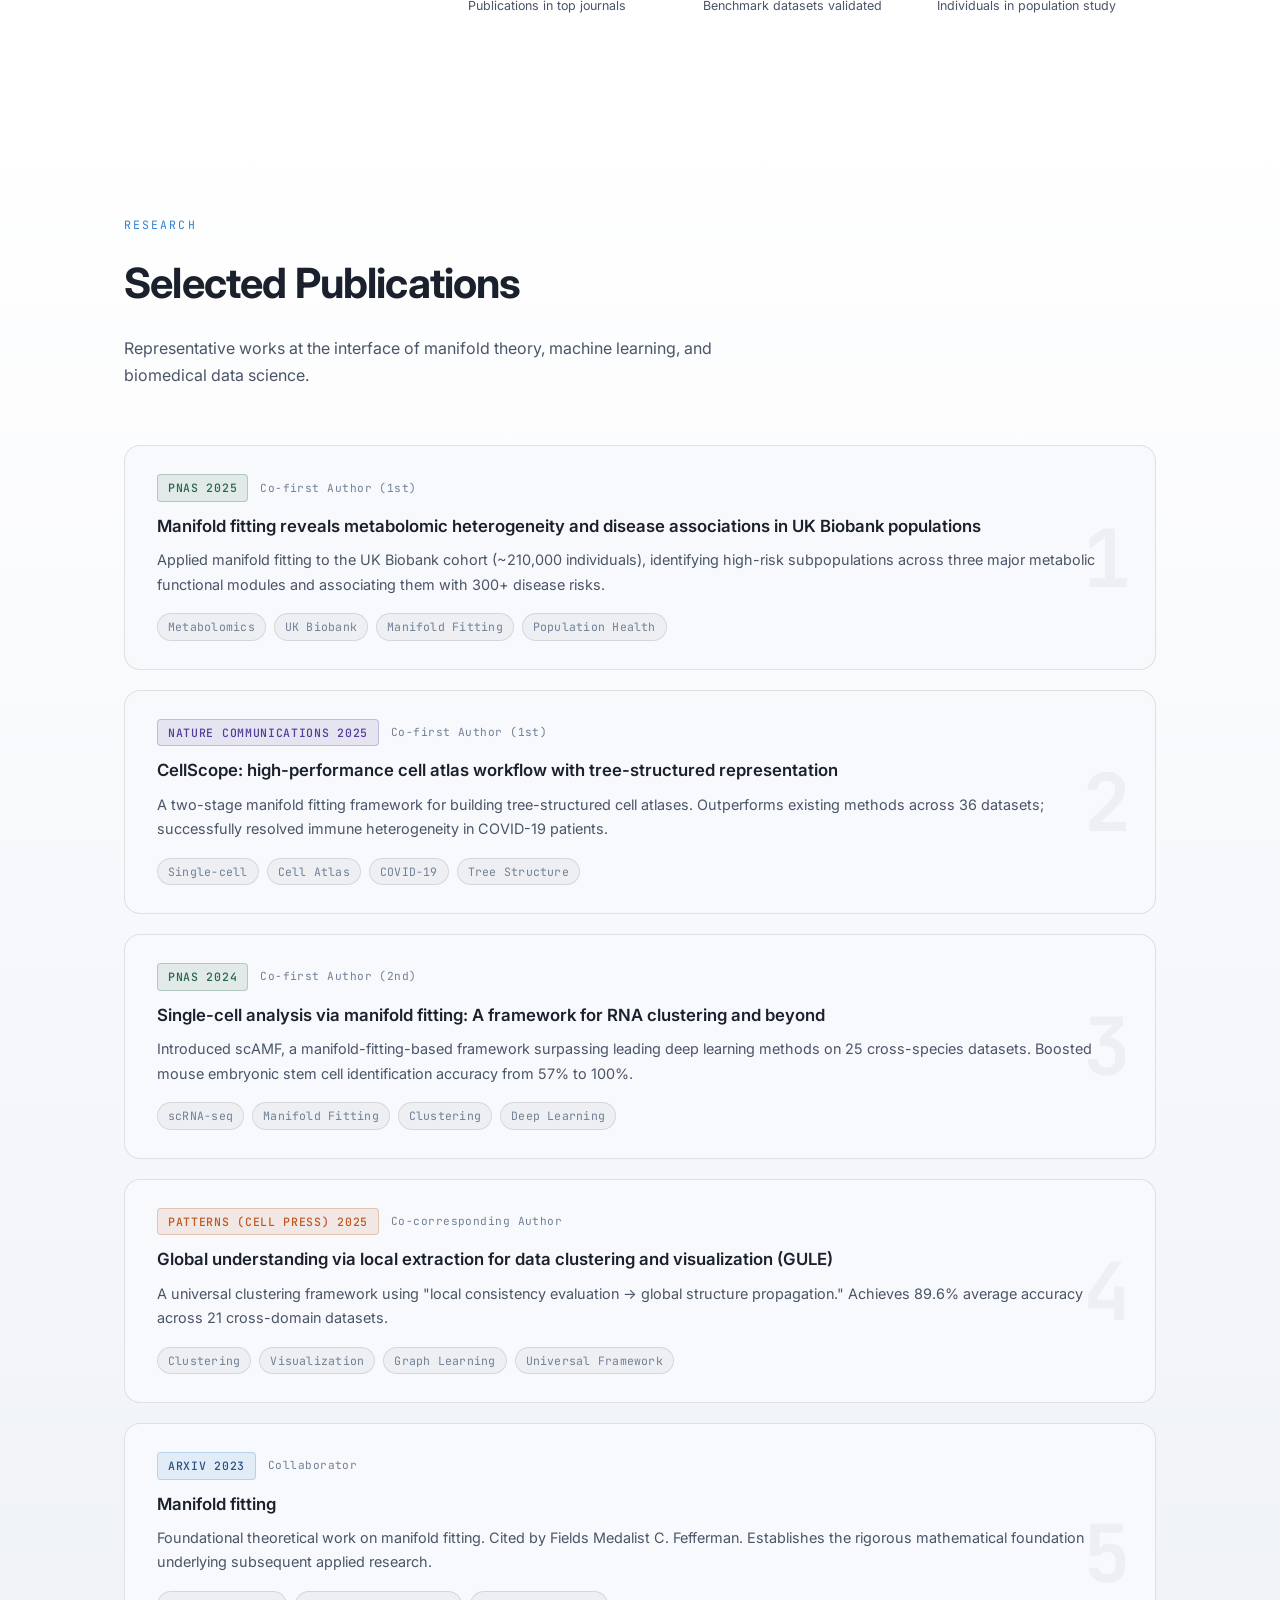
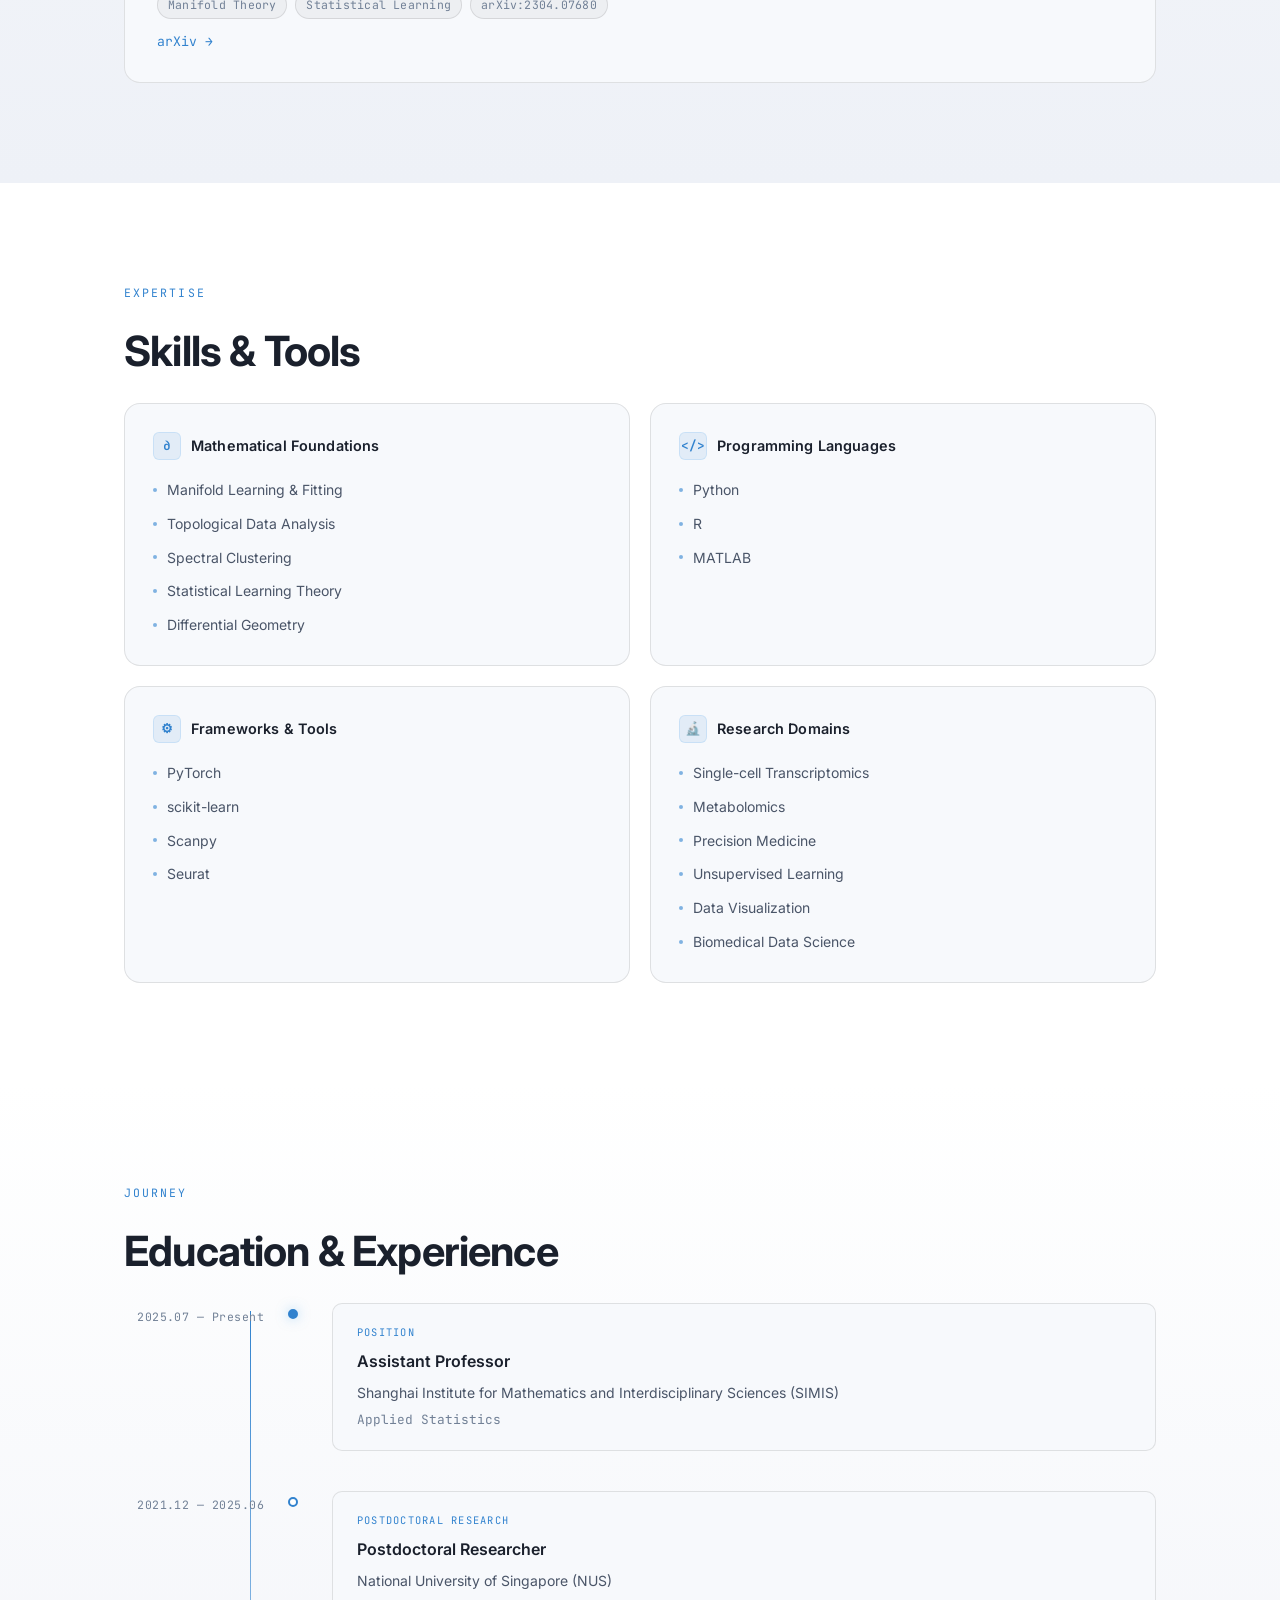
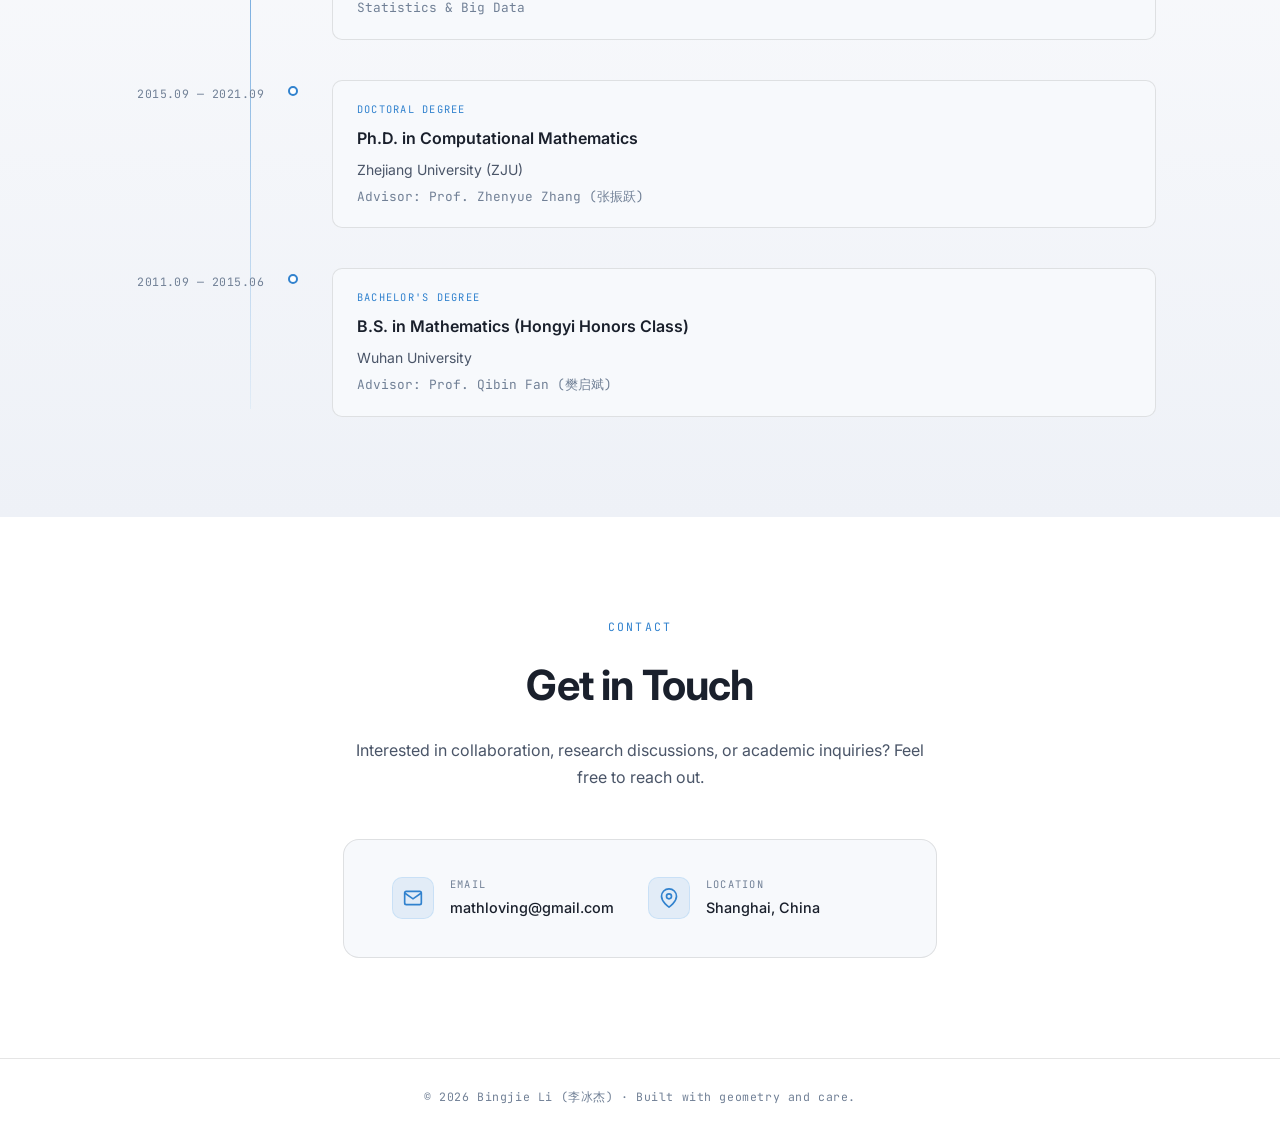
==== commit e1cab7b4: "Switch to white theme and update email - Converted dark theme to light/white theme: updated all CSS " ====
--- a/index.html
+++ b/index.html
@@ -324,7 +324,7 @@
           </div>
           <div class="contact-details">
             <span class="contact-label">Email</span>
-            <a href="mailto:11535017@zju.edu.cn" class="contact-value">11535017@zju.edu.cn</a>
+            <a href="mailto:mathloving@gmail.com" class="contact-value">mathloving@gmail.com</a>
           </div>
         </div>
         <div class="contact-item">
--- a/styles.css
+++ b/styles.css
@@ -2,27 +2,27 @@
    VARIABLES & RESET
    ============================================================ */
 :root {
-  --bg:          #0a0c10;
-  --bg-card:     #111318;
-  --bg-card-2:   #161a22;
-  --border:      rgba(255,255,255,0.07);
-  --border-hover:rgba(99,179,237,0.35);
-  --text-primary: #e8eaf0;
-  --text-muted:   #8892a4;
-  --text-faint:   #4a5568;
-  --accent:       #63b3ed;
-  --accent-dim:   rgba(99,179,237,0.15);
-  --accent-glow:  rgba(99,179,237,0.08);
-  --green:        #68d391;
-  --purple:       #b794f4;
-  --gradient:     linear-gradient(135deg, #63b3ed 0%, #b794f4 100%);
+  --bg:          #ffffff;
+  --bg-card:     #f7f9fc;
+  --bg-card-2:   #eef1f7;
+  --border:      rgba(0,0,0,0.1);
+  --border-hover:rgba(49,130,206,0.4);
+  --text-primary: #1a202c;
+  --text-muted:   #4a5568;
+  --text-faint:   #718096;
+  --accent:       #3182ce;
+  --accent-dim:   rgba(49,130,206,0.1);
+  --accent-glow:  rgba(49,130,206,0.06);
+  --green:        #276749;
+  --purple:       #553c9a;
+  --gradient:     linear-gradient(135deg, #3182ce 0%, #6b46c1 100%);
   --font-sans:    'Inter', -apple-system, BlinkMacSystemFont, sans-serif;
   --font-mono:    'JetBrains Mono', 'Courier New', monospace;
   --radius:       10px;
   --radius-lg:    16px;
   --transition:   0.25s cubic-bezier(0.4,0,0.2,1);
-  --shadow:       0 4px 24px rgba(0,0,0,0.4);
-  --shadow-lg:    0 8px 48px rgba(0,0,0,0.6);
+  --shadow:       0 4px 24px rgba(0,0,0,0.08);
+  --shadow-lg:    0 8px 48px rgba(0,0,0,0.12);
 }
 
 *, *::before, *::after { box-sizing: border-box; margin: 0; padding: 0; }
@@ -66,7 +66,7 @@
 }
 
 #navbar.scrolled {
-  background: rgba(10,12,16,0.88);
+  background: rgba(255,255,255,0.92);
   backdrop-filter: blur(16px);
   -webkit-backdrop-filter: blur(16px);
   box-shadow: 0 1px 0 var(--border);
@@ -188,7 +188,7 @@
   font-size: clamp(2.8rem, 7vw, 5rem);
   font-weight: 700;
   letter-spacing: -0.03em;
-  background: linear-gradient(135deg, #e8eaf0 0%, #63b3ed 60%, #b794f4 100%);
+  background: linear-gradient(135deg, #1a202c 0%, #3182ce 60%, #6b46c1 100%);
   -webkit-background-clip: text;
   -webkit-text-fill-color: transparent;
   background-clip: text;
@@ -232,7 +232,7 @@
 
 .btn-primary {
   background: var(--accent);
-  color: #0a0c10;
+  color: #ffffff;
 }
 .btn-primary:hover {
   background: #90cdf4;
@@ -427,7 +427,7 @@
    RESEARCH / PUBLICATIONS
    ============================================================ */
 #research {
-  background: linear-gradient(180deg, var(--bg) 0%, #0d0f14 100%);
+  background: linear-gradient(180deg, var(--bg) 0%, #eef1f7 100%);
 }
 
 .pub-list {
@@ -455,7 +455,7 @@
   font-family: var(--font-mono);
   font-size: 5rem;
   font-weight: 700;
-  color: rgba(255,255,255,0.025);
+  color: rgba(0,0,0,0.04);
   line-height: 1;
   pointer-events: none;
   user-select: none;
@@ -486,10 +486,10 @@
   text-transform: uppercase;
 }
 
-.pub-venue.pnas        { background: rgba(104,211,145,0.15); color: #68d391; border: 1px solid rgba(104,211,145,0.25); }
-.pub-venue.nature-comm { background: rgba(183,148,244,0.15); color: #b794f4; border: 1px solid rgba(183,148,244,0.25); }
-.pub-venue.cell-press  { background: rgba(252,129,74,0.15);  color: #f6ad55; border: 1px solid rgba(252,129,74,0.25); }
-.pub-venue.arxiv       { background: rgba(99,179,237,0.15);  color: #63b3ed; border: 1px solid rgba(99,179,237,0.25); }
+.pub-venue.pnas        { background: rgba(39,103,73,0.1);    color: #276749; border: 1px solid rgba(39,103,73,0.25); }
+.pub-venue.nature-comm { background: rgba(85,60,154,0.1);   color: #553c9a; border: 1px solid rgba(85,60,154,0.25); }
+.pub-venue.cell-press  { background: rgba(192,86,33,0.1);   color: #c05621; border: 1px solid rgba(192,86,33,0.25); }
+.pub-venue.arxiv       { background: rgba(49,130,206,0.1);  color: #2c5282; border: 1px solid rgba(49,130,206,0.25); }
 
 .pub-role {
   font-family: var(--font-mono);
@@ -522,7 +522,7 @@
 .pub-tags span {
   font-size: 0.72rem;
   padding: 3px 10px;
-  background: rgba(255,255,255,0.04);
+  background: rgba(0,0,0,0.04);
   border: 1px solid var(--border);
   border-radius: 100px;
   color: var(--text-faint);
@@ -618,7 +618,7 @@
 /* ============================================================
    TIMELINE
    ============================================================ */
-#experience { background: linear-gradient(180deg, var(--bg) 0%, #0d0f14 100%); }
+#experience { background: linear-gradient(180deg, var(--bg) 0%, #eef1f7 100%); }
 
 .timeline {
   position: relative;
@@ -823,7 +823,7 @@
     flex-direction: column;
     position: fixed;
     inset: 64px 0 0;
-    background: rgba(10,12,16,0.97);
+    background: rgba(255,255,255,0.97);
     backdrop-filter: blur(16px);
     align-items: center;
     justify-content: center;
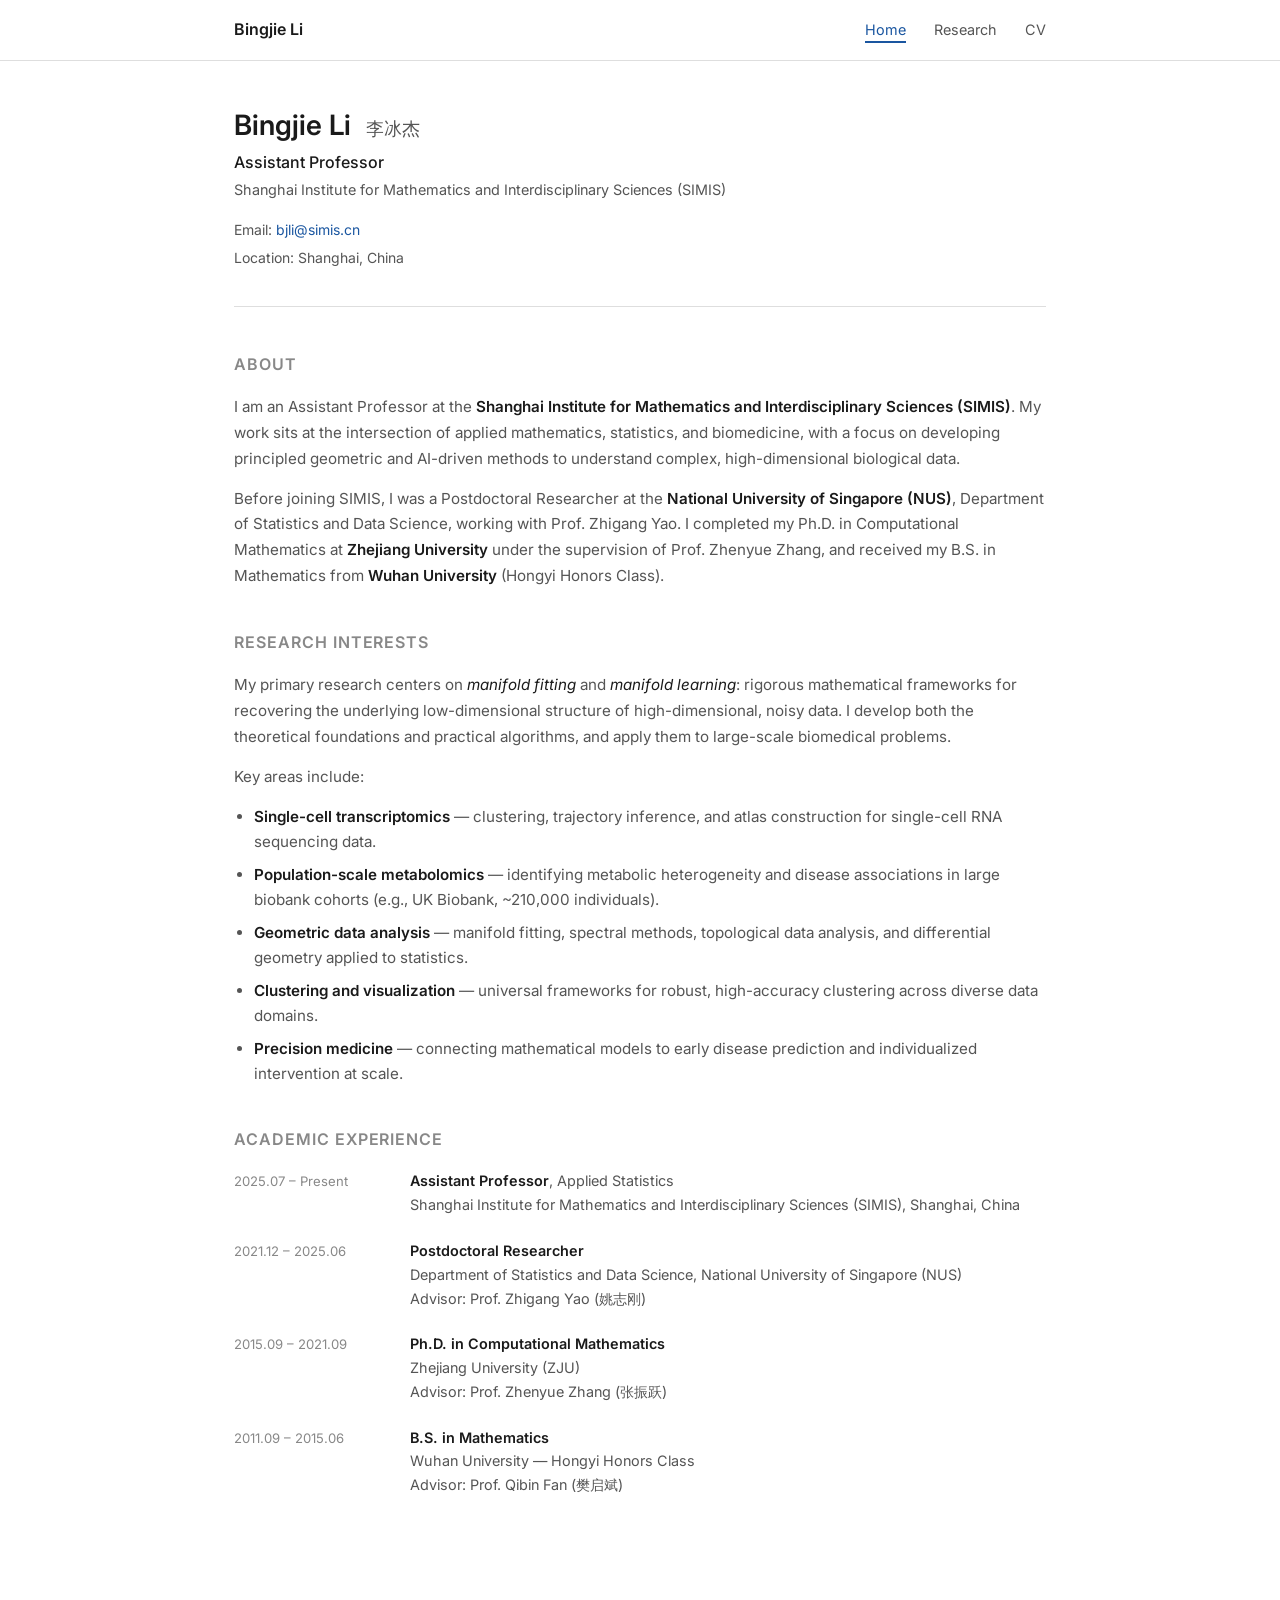
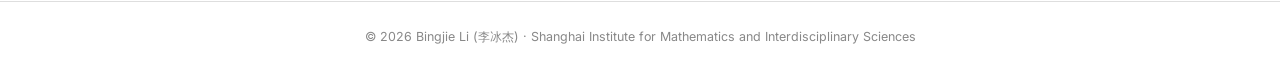
==== commit ea89e7a6: "Merge pull request #3 from bjli1992/claude/review-personal-webpage-tUvKy Redesign homepage and updat" ====
--- a/index.html
+++ b/index.html
@@ -3,23 +3,21 @@
 <head>
   <meta charset="UTF-8" />
   <meta name="viewport" content="width=device-width, initial-scale=1.0" />
-  <title>Bingjie Li | Assistant Professor</title>
+  <meta name="description" content="Bingjie Li, Assistant Professor at SIMIS Shanghai, specializing in geometric AI and biomedical data science." />
+  <title>Bingjie Li | SIMIS</title>
   <link rel="stylesheet" href="styles.css" />
   <link rel="preconnect" href="https://fonts.googleapis.com" />
-  <link href="https://fonts.googleapis.com/css2?family=Inter:wght@300;400;500;600;700&family=JetBrains+Mono:wght@400;500&display=swap" rel="stylesheet" />
+  <link href="https://fonts.googleapis.com/css2?family=Inter:wght@300;400;500;600&display=swap" rel="stylesheet" />
 </head>
 <body>
 
-  <!-- Navigation -->
   <nav id="navbar">
-    <div class="nav-container">
-      <a href="#hero" class="nav-logo">BL</a>
+    <div class="nav-inner">
+      <a href="index.html" class="nav-brand">Bingjie Li</a>
       <ul class="nav-links">
-        <li><a href="#about">About</a></li>
-        <li><a href="#research">Research</a></li>
-        <li><a href="#skills">Skills</a></li>
-        <li><a href="#experience">Experience</a></li>
-        <li><a href="#contact">Contact</a></li>
+        <li><a href="index.html" class="active">Home</a></li>
+        <li><a href="research.html">Research</a></li>
+        <li><a href="cv.html">CV</a></li>
       </ul>
       <button class="nav-toggle" id="navToggle" aria-label="Toggle menu">
         <span></span><span></span><span></span>
@@ -27,327 +25,101 @@
     </div>
   </nav>
 
-  <!-- Hero -->
-  <section id="hero">
-    <canvas id="heroCanvas"></canvas>
-    <div class="hero-content">
-      <div class="hero-badge">Assistant Professor · SIMIS Shanghai</div>
-      <h1 class="hero-name">
-        <span class="name-en">Bingjie Li</span>
-        <span class="name-zh">李冰杰</span>
-      </h1>
-      <p class="hero-tagline">Geometric AI for biomedical data —<br>from manifold theory to precision medicine.</p>
-      <div class="hero-cta">
-        <a href="#research" class="btn btn-primary">View Research</a>
-        <a href="#contact" class="btn btn-outline">Get in Touch</a>
+  <main>
+    <div class="container">
+
+      <!-- Profile -->
+      <div class="profile-header">
+        <h1>Bingjie Li <span class="name-zh">李冰杰</span></h1>
+        <p class="profile-title">Assistant Professor</p>
+        <p class="profile-institution">Shanghai Institute for Mathematics and Interdisciplinary Sciences (SIMIS)</p>
+        <div class="profile-contact">
+          <span>Email: <a href="mailto:bjli@simis.cn">bjli@simis.cn</a></span>
+          <span>Location: Shanghai, China</span>
+        </div>
       </div>
-    </div>
-    <div class="hero-scroll-hint">
-      <span>Scroll</span>
-      <div class="scroll-line"></div>
-    </div>
-  </section>
 
-  <!-- About -->
-  <section id="about">
-    <div class="container">
-      <div class="section-label">About</div>
-      <div class="about-grid">
-        <div class="about-avatar">
-          <div class="avatar-placeholder">
-            <svg viewBox="0 0 80 80" fill="none" xmlns="http://www.w3.org/2000/svg">
-              <circle cx="40" cy="30" r="18" stroke="var(--accent)" stroke-width="2"/>
-              <path d="M8 72c0-17.673 14.327-32 32-32s32 14.327 32 32" stroke="var(--accent)" stroke-width="2" stroke-linecap="round"/>
-            </svg>
-          </div>
-          <div class="avatar-info">
-            <div class="info-item">
-              <span class="info-label">Position</span>
-              <span class="info-value">Assistant Professor</span>
-            </div>
-            <div class="info-item">
-              <span class="info-label">Institution</span>
-              <span class="info-value">SIMIS, Shanghai</span>
-            </div>
-            <div class="info-item">
-              <span class="info-label">Field</span>
-              <span class="info-value">Applied Statistics · Biomedical AI</span>
-            </div>
+      <!-- About -->
+      <div class="bio-section">
+        <h2>About</h2>
+        <p>
+          I am an Assistant Professor at the <strong>Shanghai Institute for Mathematics and Interdisciplinary Sciences (SIMIS)</strong>.
+          My work sits at the intersection of applied mathematics, statistics, and biomedicine,
+          with a focus on developing principled geometric and AI-driven methods to understand complex, high-dimensional biological data.
+        </p>
+        <p>
+          Before joining SIMIS, I was a Postdoctoral Researcher at the
+          <strong>National University of Singapore (NUS)</strong>, Department of Statistics and Data Science,
+          working with Prof. Zhigang Yao. I completed my Ph.D. in Computational Mathematics at
+          <strong>Zhejiang University</strong> under the supervision of Prof. Zhenyue Zhang,
+          and received my B.S. in Mathematics from <strong>Wuhan University</strong> (Hongyi Honors Class).
+        </p>
+      </div>
+
+      <!-- Research Interests -->
+      <div class="bio-section">
+        <h2>Research Interests</h2>
+        <p>
+          My primary research centers on <em>manifold fitting</em> and <em>manifold learning</em>:
+          rigorous mathematical frameworks for recovering the underlying low-dimensional structure
+          of high-dimensional, noisy data. I develop both the theoretical foundations and practical algorithms,
+          and apply them to large-scale biomedical problems.
+        </p>
+        <p>Key areas include:</p>
+        <ul class="interest-list">
+          <li><strong>Single-cell transcriptomics</strong> — clustering, trajectory inference, and atlas construction for single-cell RNA sequencing data.</li>
+          <li><strong>Population-scale metabolomics</strong> — identifying metabolic heterogeneity and disease associations in large biobank cohorts (e.g., UK Biobank, ~210,000 individuals).</li>
+          <li><strong>Geometric data analysis</strong> — manifold fitting, spectral methods, topological data analysis, and differential geometry applied to statistics.</li>
+          <li><strong>Clustering and visualization</strong> — universal frameworks for robust, high-accuracy clustering across diverse data domains.</li>
+          <li><strong>Precision medicine</strong> — connecting mathematical models to early disease prediction and individualized intervention at scale.</li>
+        </ul>
+      </div>
+
+      <!-- Academic Experience -->
+      <div class="bio-section">
+        <h2>Academic Experience</h2>
+
+        <div class="exp-item">
+          <div class="exp-date">2025.07 &ndash; Present</div>
+          <div class="exp-detail">
+            <strong>Assistant Professor</strong>, Applied Statistics<br>
+            Shanghai Institute for Mathematics and Interdisciplinary Sciences (SIMIS), Shanghai, China
           </div>
         </div>
-        <div class="about-text">
-          <h2>Building bridges between mathematics and medicine.</h2>
-          <p>I am an Assistant Professor at the <strong>Shanghai Institute for Mathematics and Interdisciplinary Sciences (SIMIS)</strong>, specializing in biomedical data science at the intersection of applied mathematics and medicine.</p>
-          <p>My research focuses on developing geometric and AI-driven frameworks — particularly <em>manifold fitting</em> and <em>manifold learning</em> — to analyze high-dimensional, noisy biomedical data such as single-cell sequencing, metabolomics, and genomics.</p>
-          <p>I have published first-author and co-first-author work in top venues including <strong>PNAS</strong> and <strong>Nature Communications</strong>, with methods recognized internationally for advancing single-cell analysis, population-scale metabolomics, and robust clustering.</p>
-          <p>My long-term goal is to bridge rigorous mathematical theory and real-world precision medicine, enabling early disease prediction and individualized intervention at scale.</p>
-          <div class="about-stats">
-            <div class="stat">
-              <span class="stat-number">5+</span>
-              <span class="stat-label">Publications in top journals</span>
-            </div>
-            <div class="stat">
-              <span class="stat-number">25+</span>
-              <span class="stat-label">Benchmark datasets validated</span>
-            </div>
-            <div class="stat">
-              <span class="stat-number">210K+</span>
-              <span class="stat-label">Individuals in population study</span>
-            </div>
+
+        <div class="exp-item">
+          <div class="exp-date">2021.12 &ndash; 2025.06</div>
+          <div class="exp-detail">
+            <strong>Postdoctoral Researcher</strong><br>
+            Department of Statistics and Data Science, National University of Singapore (NUS)<br>
+            Advisor: Prof. Zhigang Yao (姚志刚)
+          </div>
+        </div>
+
+        <div class="exp-item">
+          <div class="exp-date">2015.09 &ndash; 2021.09</div>
+          <div class="exp-detail">
+            <strong>Ph.D. in Computational Mathematics</strong><br>
+            Zhejiang University (ZJU)<br>
+            Advisor: Prof. Zhenyue Zhang (张振跃)
+          </div>
+        </div>
+
+        <div class="exp-item">
+          <div class="exp-date">2011.09 &ndash; 2015.06</div>
+          <div class="exp-detail">
+            <strong>B.S. in Mathematics</strong><br>
+            Wuhan University &mdash; Hongyi Honors Class<br>
+            Advisor: Prof. Qibin Fan (樊启斌)
           </div>
         </div>
       </div>
+
     </div>
-  </section>
+  </main>
 
-  <!-- Research / Publications -->
-  <section id="research">
-    <div class="container">
-      <div class="section-label">Research</div>
-      <h2 class="section-title">Selected Publications</h2>
-      <p class="section-subtitle">Representative works at the interface of manifold theory, machine learning, and biomedical data science.</p>
-
-      <div class="pub-list">
-
-        <article class="pub-card" data-index="1">
-          <div class="pub-meta">
-            <span class="pub-venue pnas">PNAS 2025</span>
-            <span class="pub-role">Co-first Author (1st)</span>
-          </div>
-          <h3 class="pub-title">Manifold fitting reveals metabolomic heterogeneity and disease associations in UK Biobank populations</h3>
-          <p class="pub-desc">Applied manifold fitting to the UK Biobank cohort (~210,000 individuals), identifying high-risk subpopulations across three major metabolic functional modules and associating them with 300+ disease risks.</p>
-          <div class="pub-tags">
-            <span>Metabolomics</span>
-            <span>UK Biobank</span>
-            <span>Manifold Fitting</span>
-            <span>Population Health</span>
-          </div>
-        </article>
-
-        <article class="pub-card" data-index="2">
-          <div class="pub-meta">
-            <span class="pub-venue nature-comm">Nature Communications 2025</span>
-            <span class="pub-role">Co-first Author (1st)</span>
-          </div>
-          <h3 class="pub-title">CellScope: high-performance cell atlas workflow with tree-structured representation</h3>
-          <p class="pub-desc">A two-stage manifold fitting framework for building tree-structured cell atlases. Outperforms existing methods across 36 datasets; successfully resolved immune heterogeneity in COVID-19 patients.</p>
-          <div class="pub-tags">
-            <span>Single-cell</span>
-            <span>Cell Atlas</span>
-            <span>COVID-19</span>
-            <span>Tree Structure</span>
-          </div>
-        </article>
-
-        <article class="pub-card" data-index="3">
-          <div class="pub-meta">
-            <span class="pub-venue pnas">PNAS 2024</span>
-            <span class="pub-role">Co-first Author (2nd)</span>
-          </div>
-          <h3 class="pub-title">Single-cell analysis via manifold fitting: A framework for RNA clustering and beyond</h3>
-          <p class="pub-desc">Introduced scAMF, a manifold-fitting-based framework surpassing leading deep learning methods on 25 cross-species datasets. Boosted mouse embryonic stem cell identification accuracy from 57% to 100%.</p>
-          <div class="pub-tags">
-            <span>scRNA-seq</span>
-            <span>Manifold Fitting</span>
-            <span>Clustering</span>
-            <span>Deep Learning</span>
-          </div>
-        </article>
-
-        <article class="pub-card" data-index="4">
-          <div class="pub-meta">
-            <span class="pub-venue cell-press">Patterns (Cell Press) 2025</span>
-            <span class="pub-role">Co-corresponding Author</span>
-          </div>
-          <h3 class="pub-title">Global understanding via local extraction for data clustering and visualization (GULE)</h3>
-          <p class="pub-desc">A universal clustering framework using "local consistency evaluation → global structure propagation." Achieves 89.6% average accuracy across 21 cross-domain datasets.</p>
-          <div class="pub-tags">
-            <span>Clustering</span>
-            <span>Visualization</span>
-            <span>Graph Learning</span>
-            <span>Universal Framework</span>
-          </div>
-        </article>
-
-        <article class="pub-card" data-index="5">
-          <div class="pub-meta">
-            <span class="pub-venue arxiv">arXiv 2023</span>
-            <span class="pub-role">Collaborator</span>
-          </div>
-          <h3 class="pub-title">Manifold fitting</h3>
-          <p class="pub-desc">Foundational theoretical work on manifold fitting. Cited by Fields Medalist C. Fefferman. Establishes the rigorous mathematical foundation underlying subsequent applied research.</p>
-          <div class="pub-tags">
-            <span>Manifold Theory</span>
-            <span>Statistical Learning</span>
-            <span>arXiv:2304.07680</span>
-          </div>
-          <a href="https://arxiv.org/abs/2304.07680" target="_blank" rel="noopener" class="pub-link">arXiv →</a>
-        </article>
-
-      </div>
-    </div>
-  </section>
-
-  <!-- Skills -->
-  <section id="skills">
-    <div class="container">
-      <div class="section-label">Expertise</div>
-      <h2 class="section-title">Skills & Tools</h2>
-      <div class="skills-grid">
-
-        <div class="skill-group">
-          <h3 class="skill-group-title">
-            <span class="skill-icon">∂</span>
-            Mathematical Foundations
-          </h3>
-          <ul class="skill-list">
-            <li>Manifold Learning &amp; Fitting</li>
-            <li>Topological Data Analysis</li>
-            <li>Spectral Clustering</li>
-            <li>Statistical Learning Theory</li>
-            <li>Differential Geometry</li>
-          </ul>
-        </div>
-
-        <div class="skill-group">
-          <h3 class="skill-group-title">
-            <span class="skill-icon">&lt;/&gt;</span>
-            Programming Languages
-          </h3>
-          <ul class="skill-list">
-            <li>Python</li>
-            <li>R</li>
-            <li>MATLAB</li>
-          </ul>
-        </div>
-
-        <div class="skill-group">
-          <h3 class="skill-group-title">
-            <span class="skill-icon">⚙</span>
-            Frameworks &amp; Tools
-          </h3>
-          <ul class="skill-list">
-            <li>PyTorch</li>
-            <li>scikit-learn</li>
-            <li>Scanpy</li>
-            <li>Seurat</li>
-          </ul>
-        </div>
-
-        <div class="skill-group">
-          <h3 class="skill-group-title">
-            <span class="skill-icon">🔬</span>
-            Research Domains
-          </h3>
-          <ul class="skill-list">
-            <li>Single-cell Transcriptomics</li>
-            <li>Metabolomics</li>
-            <li>Precision Medicine</li>
-            <li>Unsupervised Learning</li>
-            <li>Data Visualization</li>
-            <li>Biomedical Data Science</li>
-          </ul>
-        </div>
-
-      </div>
-    </div>
-  </section>
-
-  <!-- Experience / Education -->
-  <section id="experience">
-    <div class="container">
-      <div class="section-label">Journey</div>
-      <h2 class="section-title">Education &amp; Experience</h2>
-      <div class="timeline">
-
-        <div class="timeline-item current">
-          <div class="timeline-dot"></div>
-          <div class="timeline-date">2025.07 — Present</div>
-          <div class="timeline-content">
-            <div class="timeline-type">Position</div>
-            <h3>Assistant Professor</h3>
-            <p class="timeline-org">Shanghai Institute for Mathematics and Interdisciplinary Sciences (SIMIS)</p>
-            <p class="timeline-field">Applied Statistics</p>
-          </div>
-        </div>
-
-        <div class="timeline-item">
-          <div class="timeline-dot"></div>
-          <div class="timeline-date">2021.12 — 2025.06</div>
-          <div class="timeline-content">
-            <div class="timeline-type">Postdoctoral Research</div>
-            <h3>Postdoctoral Researcher</h3>
-            <p class="timeline-org">National University of Singapore (NUS)</p>
-            <p class="timeline-field">Statistics &amp; Big Data</p>
-          </div>
-        </div>
-
-        <div class="timeline-item">
-          <div class="timeline-dot"></div>
-          <div class="timeline-date">2015.09 — 2021.09</div>
-          <div class="timeline-content">
-            <div class="timeline-type">Doctoral Degree</div>
-            <h3>Ph.D. in Computational Mathematics</h3>
-            <p class="timeline-org">Zhejiang University (ZJU)</p>
-            <p class="timeline-field">Advisor: Prof. Zhenyue Zhang (张振跃)</p>
-          </div>
-        </div>
-
-        <div class="timeline-item">
-          <div class="timeline-dot"></div>
-          <div class="timeline-date">2011.09 — 2015.06</div>
-          <div class="timeline-content">
-            <div class="timeline-type">Bachelor's Degree</div>
-            <h3>B.S. in Mathematics (Hongyi Honors Class)</h3>
-            <p class="timeline-org">Wuhan University</p>
-            <p class="timeline-field">Advisor: Prof. Qibin Fan (樊启斌)</p>
-          </div>
-        </div>
-
-      </div>
-    </div>
-  </section>
-
-  <!-- Contact -->
-  <section id="contact">
-    <div class="container">
-      <div class="section-label">Contact</div>
-      <h2 class="section-title">Get in Touch</h2>
-      <p class="section-subtitle">Interested in collaboration, research discussions, or academic inquiries? Feel free to reach out.</p>
-      <div class="contact-card">
-        <div class="contact-item">
-          <div class="contact-icon">
-            <svg width="20" height="20" viewBox="0 0 24 24" fill="none" stroke="currentColor" stroke-width="2">
-              <path d="M4 4h16c1.1 0 2 .9 2 2v12c0 1.1-.9 2-2 2H4c-1.1 0-2-.9-2-2V6c0-1.1.9-2 2-2z"/>
-              <polyline points="22,6 12,13 2,6"/>
-            </svg>
-          </div>
-          <div class="contact-details">
-            <span class="contact-label">Email</span>
-            <a href="mailto:mathloving@gmail.com" class="contact-value">mathloving@gmail.com</a>
-          </div>
-        </div>
-        <div class="contact-item">
-          <div class="contact-icon">
-            <svg width="20" height="20" viewBox="0 0 24 24" fill="none" stroke="currentColor" stroke-width="2">
-              <path d="M21 10c0 7-9 13-9 13s-9-6-9-13a9 9 0 0 1 18 0z"/>
-              <circle cx="12" cy="10" r="3"/>
-            </svg>
-          </div>
-          <div class="contact-details">
-            <span class="contact-label">Location</span>
-            <span class="contact-value">Shanghai, China</span>
-          </div>
-        </div>
-      </div>
-    </div>
-  </section>
-
-  <!-- Footer -->
   <footer>
-    <div class="container">
-      <p>© 2026 Bingjie Li (李冰杰) · Built with geometry and care.</p>
-    </div>
+    <p>&copy; 2026 Bingjie Li (李冰杰) &middot; Shanghai Institute for Mathematics and Interdisciplinary Sciences</p>
   </footer>
 
   <script src="script.js"></script>
--- a/styles.css
+++ b/styles.css
@@ -3,119 +3,87 @@
    ============================================================ */
 :root {
   --bg:          #ffffff;
-  --bg-card:     #f7f9fc;
-  --bg-card-2:   #eef1f7;
-  --border:      rgba(0,0,0,0.1);
-  --border-hover:rgba(49,130,206,0.4);
-  --text-primary: #1a202c;
-  --text-muted:   #4a5568;
-  --text-faint:   #718096;
-  --accent:       #3182ce;
-  --accent-dim:   rgba(49,130,206,0.1);
-  --accent-glow:  rgba(49,130,206,0.06);
-  --green:        #276749;
-  --purple:       #553c9a;
-  --gradient:     linear-gradient(135deg, #3182ce 0%, #6b46c1 100%);
-  --font-sans:    'Inter', -apple-system, BlinkMacSystemFont, sans-serif;
-  --font-mono:    'JetBrains Mono', 'Courier New', monospace;
-  --radius:       10px;
-  --radius-lg:    16px;
-  --transition:   0.25s cubic-bezier(0.4,0,0.2,1);
-  --shadow:       0 4px 24px rgba(0,0,0,0.08);
-  --shadow-lg:    0 8px 48px rgba(0,0,0,0.12);
+  --bg-alt:      #f7f7f7;
+  --text:        #1a1a1a;
+  --text-muted:  #555555;
+  --text-light:  #888888;
+  --accent:      #1a56a0;
+  --accent-hover:#144080;
+  --border:      #dedede;
+  --border-light:#eeeeee;
+  --nav-height:  60px;
+  --max-width:   860px;
+  --font:        'Inter', -apple-system, BlinkMacSystemFont, 'Segoe UI', sans-serif;
 }
 
 *, *::before, *::after { box-sizing: border-box; margin: 0; padding: 0; }
 
-html { scroll-behavior: smooth; }
+html { font-size: 16px; }
 
 body {
-  font-family: var(--font-sans);
+  font-family: var(--font);
   background: var(--bg);
-  color: var(--text-primary);
+  color: var(--text);
   line-height: 1.7;
-  font-size: 16px;
-  overflow-x: hidden;
-}
-
-a { color: inherit; text-decoration: none; }
+}
+
+a { color: var(--accent); text-decoration: none; }
+a:hover { text-decoration: underline; color: var(--accent-hover); }
 ul { list-style: none; }
 
 /* ============================================================
-   LAYOUT
-   ============================================================ */
-.container {
-  max-width: 1080px;
+   NAVIGATION
+   ============================================================ */
+#navbar {
+  position: sticky;
+  top: 0;
+  background: #ffffff;
+  border-bottom: 1px solid var(--border);
+  z-index: 100;
+}
+
+.nav-inner {
+  max-width: var(--max-width);
   margin: 0 auto;
   padding: 0 24px;
-}
-
-section {
-  padding: 100px 0;
-}
-
-/* ============================================================
-   NAVIGATION
-   ============================================================ */
-#navbar {
-  position: fixed;
-  top: 0; left: 0; right: 0;
-  z-index: 1000;
-  padding: 0 24px;
-  transition: background var(--transition), backdrop-filter var(--transition), box-shadow var(--transition);
-}
-
-#navbar.scrolled {
-  background: rgba(255,255,255,0.92);
-  backdrop-filter: blur(16px);
-  -webkit-backdrop-filter: blur(16px);
-  box-shadow: 0 1px 0 var(--border);
-}
-
-.nav-container {
-  max-width: 1080px;
-  margin: 0 auto;
-  height: 64px;
+  height: var(--nav-height);
   display: flex;
   align-items: center;
   justify-content: space-between;
 }
 
-.nav-logo {
-  font-family: var(--font-mono);
-  font-size: 1.1rem;
-  font-weight: 500;
-  color: var(--accent);
-  letter-spacing: 0.05em;
-  transition: opacity var(--transition);
-}
-.nav-logo:hover { opacity: 0.75; }
+.nav-brand {
+  font-weight: 600;
+  font-size: 1rem;
+  color: var(--text);
+  text-decoration: none;
+}
+.nav-brand:hover { color: var(--accent); text-decoration: none; }
 
 .nav-links {
   display: flex;
-  gap: 36px;
+  gap: 28px;
 }
 
 .nav-links a {
-  font-size: 0.875rem;
-  font-weight: 500;
-  color: var(--text-muted);
-  letter-spacing: 0.02em;
-  transition: color var(--transition);
-  position: relative;
-}
-
-.nav-links a::after {
-  content: '';
-  position: absolute;
-  bottom: -3px; left: 0;
-  width: 0; height: 1px;
-  background: var(--accent);
-  transition: width var(--transition);
-}
-
-.nav-links a:hover { color: var(--text-primary); }
-.nav-links a:hover::after { width: 100%; }
+  font-size: 0.9rem;
+  color: var(--text-muted);
+  text-decoration: none;
+  padding-bottom: 3px;
+  border-bottom: 2px solid transparent;
+  transition: color 0.15s, border-color 0.15s;
+}
+
+.nav-links a:hover {
+  color: var(--text);
+  text-decoration: none;
+  border-bottom-color: var(--border);
+}
+
+.nav-links a.active {
+  color: var(--accent);
+  border-bottom-color: var(--accent);
+}
 
 .nav-toggle {
   display: none;
@@ -128,693 +96,323 @@
 }
 .nav-toggle span {
   display: block;
-  width: 22px; height: 2px;
-  background: var(--text-muted);
-  border-radius: 2px;
-  transition: var(--transition);
-}
-
-/* ============================================================
-   HERO
-   ============================================================ */
-#hero {
-  position: relative;
-  min-height: 100vh;
-  display: flex;
-  align-items: center;
-  justify-content: center;
-  text-align: center;
-  padding: 80px 24px 60px;
-  overflow: hidden;
-}
-
-#heroCanvas {
-  position: absolute;
-  inset: 0;
-  width: 100%;
-  height: 100%;
-  opacity: 0.55;
-}
-
-.hero-content {
-  position: relative;
-  z-index: 2;
-  max-width: 760px;
-}
-
-.hero-badge {
-  display: inline-block;
-  font-family: var(--font-mono);
-  font-size: 0.78rem;
-  letter-spacing: 0.08em;
-  color: var(--accent);
-  background: var(--accent-dim);
-  border: 1px solid rgba(99,179,237,0.2);
-  border-radius: 100px;
-  padding: 6px 18px;
-  margin-bottom: 28px;
-  text-transform: uppercase;
-}
-
-.hero-name {
-  display: flex;
-  flex-direction: column;
-  align-items: center;
-  gap: 4px;
-  margin-bottom: 20px;
-}
-
-.name-en {
-  font-size: clamp(2.8rem, 7vw, 5rem);
-  font-weight: 700;
-  letter-spacing: -0.03em;
-  background: linear-gradient(135deg, #1a202c 0%, #3182ce 60%, #6b46c1 100%);
-  -webkit-background-clip: text;
-  -webkit-text-fill-color: transparent;
-  background-clip: text;
-  line-height: 1.1;
+  width: 22px;
+  height: 2px;
+  background: var(--text);
+  border-radius: 1px;
+  transition: 0.2s;
+}
+
+/* ============================================================
+   LAYOUT
+   ============================================================ */
+.container {
+  max-width: var(--max-width);
+  margin: 0 auto;
+  padding: 48px 24px 64px;
+}
+
+/* ============================================================
+   HOME — PROFILE HEADER
+   ============================================================ */
+.profile-header {
+  margin-bottom: 44px;
+  padding-bottom: 36px;
+  border-bottom: 1px solid var(--border);
+}
+
+.profile-header h1 {
+  font-size: 1.75rem;
+  font-weight: 600;
+  line-height: 1.2;
+  margin-bottom: 6px;
+  color: var(--text);
 }
 
 .name-zh {
-  font-size: clamp(1.2rem, 3vw, 1.8rem);
-  font-weight: 300;
-  color: var(--text-muted);
-  letter-spacing: 0.3em;
-}
-
-.hero-tagline {
-  font-size: clamp(1rem, 2.5vw, 1.2rem);
-  color: var(--text-muted);
-  line-height: 1.65;
-  margin-bottom: 40px;
-  font-style: italic;
-}
-
-.hero-cta {
-  display: flex;
-  gap: 14px;
-  justify-content: center;
-  flex-wrap: wrap;
-}
-
-.btn {
-  display: inline-flex;
-  align-items: center;
-  padding: 12px 28px;
-  border-radius: 8px;
+  font-size: 1.1rem;
+  font-weight: 400;
+  color: var(--text-muted);
+  margin-left: 8px;
+}
+
+.profile-title {
+  font-size: 1rem;
+  font-weight: 500;
+  color: var(--text);
+  margin-bottom: 2px;
+}
+
+.profile-institution {
   font-size: 0.9rem;
-  font-weight: 500;
-  letter-spacing: 0.02em;
-  transition: all var(--transition);
-  cursor: pointer;
-  border: none;
-}
-
-.btn-primary {
-  background: var(--accent);
-  color: #ffffff;
-}
-.btn-primary:hover {
-  background: #90cdf4;
-  transform: translateY(-2px);
-  box-shadow: 0 8px 24px rgba(99,179,237,0.3);
-}
-
-.btn-outline {
-  background: transparent;
-  color: var(--text-primary);
-  border: 1px solid var(--border);
-}
-.btn-outline:hover {
-  border-color: var(--accent);
-  color: var(--accent);
-  transform: translateY(-2px);
-}
-
-.hero-scroll-hint {
-  position: absolute;
-  bottom: 36px;
-  left: 50%;
-  transform: translateX(-50%);
-  display: flex;
-  flex-direction: column;
-  align-items: center;
-  gap: 10px;
-  z-index: 2;
-  opacity: 0.45;
-}
-
-.hero-scroll-hint span {
-  font-family: var(--font-mono);
-  font-size: 0.65rem;
-  letter-spacing: 0.15em;
-  text-transform: uppercase;
-  color: var(--text-muted);
-}
-
-.scroll-line {
-  width: 1px;
-  height: 36px;
-  background: linear-gradient(to bottom, var(--text-muted), transparent);
-  animation: scrollPulse 2s ease-in-out infinite;
-}
-
-@keyframes scrollPulse {
-  0%, 100% { opacity: 0.4; transform: scaleY(1); }
-  50%       { opacity: 1;   transform: scaleY(1.1); }
-}
-
-/* ============================================================
-   SECTION LABELS & TITLES
-   ============================================================ */
-.section-label {
-  font-family: var(--font-mono);
-  font-size: 0.72rem;
-  letter-spacing: 0.18em;
-  text-transform: uppercase;
-  color: var(--accent);
-  margin-bottom: 14px;
-}
-
-.section-title {
-  font-size: clamp(1.8rem, 4vw, 2.6rem);
-  font-weight: 700;
-  letter-spacing: -0.02em;
+  color: var(--text-muted);
   margin-bottom: 16px;
-  color: var(--text-primary);
-}
-
-.section-subtitle {
-  font-size: 1rem;
-  color: var(--text-muted);
-  max-width: 600px;
-  margin-bottom: 56px;
-}
-
-/* ============================================================
-   ABOUT
-   ============================================================ */
-#about { background: var(--bg); }
-
-.about-grid {
-  display: grid;
-  grid-template-columns: 280px 1fr;
-  gap: 64px;
-  align-items: start;
-}
-
-.about-avatar {
-  display: flex;
-  flex-direction: column;
-  gap: 28px;
-  position: sticky;
-  top: 88px;
-}
-
-.avatar-placeholder {
-  width: 100%;
-  aspect-ratio: 1;
-  background: var(--bg-card);
-  border: 1px solid var(--border);
-  border-radius: var(--radius-lg);
-  display: flex;
-  align-items: center;
-  justify-content: center;
-  padding: 32px;
-  transition: border-color var(--transition);
-}
-.avatar-placeholder:hover { border-color: var(--border-hover); }
-.avatar-placeholder svg { width: 100%; height: 100%; max-width: 80px; }
-
-.avatar-info {
-  background: var(--bg-card);
-  border: 1px solid var(--border);
-  border-radius: var(--radius);
-  padding: 20px;
-  display: flex;
-  flex-direction: column;
-  gap: 14px;
-}
-
-.info-item {
-  display: flex;
-  flex-direction: column;
-  gap: 2px;
-}
-
-.info-label {
-  font-family: var(--font-mono);
-  font-size: 0.65rem;
-  letter-spacing: 0.12em;
-  text-transform: uppercase;
-  color: var(--text-faint);
-}
-
-.info-value {
-  font-size: 0.875rem;
-  font-weight: 500;
-  color: var(--text-primary);
-}
-
-.about-text h2 {
-  font-size: clamp(1.4rem, 3vw, 2rem);
-  font-weight: 600;
-  letter-spacing: -0.02em;
-  margin-bottom: 20px;
-  line-height: 1.3;
-  color: var(--text-primary);
-}
-
-.about-text p {
-  font-size: 0.975rem;
-  color: var(--text-muted);
-  margin-bottom: 18px;
-  line-height: 1.8;
-}
-
-.about-text p strong { color: var(--text-primary); font-weight: 600; }
-.about-text p em { color: var(--accent); font-style: normal; }
-
-.about-stats {
-  display: grid;
-  grid-template-columns: repeat(3, 1fr);
-  gap: 16px;
-  margin-top: 36px;
-  padding-top: 28px;
-  border-top: 1px solid var(--border);
-}
-
-.stat {
+}
+
+.profile-contact {
   display: flex;
   flex-direction: column;
   gap: 4px;
-}
-
-.stat-number {
-  font-size: 1.8rem;
-  font-weight: 700;
+  font-size: 0.875rem;
+  color: var(--text-muted);
+}
+
+.profile-contact a {
   color: var(--accent);
-  line-height: 1;
-}
-
-.stat-label {
-  font-size: 0.78rem;
-  color: var(--text-muted);
-  line-height: 1.4;
-}
-
-/* ============================================================
-   RESEARCH / PUBLICATIONS
-   ============================================================ */
-#research {
-  background: linear-gradient(180deg, var(--bg) 0%, #eef1f7 100%);
-}
-
-.pub-list {
+}
+
+/* ============================================================
+   HOME — BIO
+   ============================================================ */
+.bio-section {
+  margin-bottom: 40px;
+}
+
+.bio-section h2 {
+  font-size: 1rem;
+  font-weight: 600;
+  text-transform: uppercase;
+  letter-spacing: 0.06em;
+  color: var(--text-light);
+  margin-bottom: 16px;
+}
+
+.bio-section p {
+  font-size: 0.95rem;
+  color: var(--text-muted);
+  margin-bottom: 14px;
+}
+
+.bio-section p strong { color: var(--text); font-weight: 600; }
+.bio-section p em    { color: var(--text); font-style: italic; }
+
+/* ============================================================
+   HOME — INTEREST LIST & EXPERIENCE
+   ============================================================ */
+.interest-list {
+  list-style: disc;
+  padding-left: 20px;
+  margin-top: 8px;
+}
+
+.interest-list li {
+  font-size: 0.95rem;
+  color: var(--text-muted);
+  margin-bottom: 8px;
+  line-height: 1.65;
+}
+
+.interest-list li strong {
+  color: var(--text);
+  font-weight: 600;
+}
+
+.exp-item {
+  display: grid;
+  grid-template-columns: 160px 1fr;
+  gap: 16px;
+  margin-bottom: 22px;
+  font-size: 0.9rem;
+}
+
+.exp-date {
+  color: var(--text-light);
+  font-size: 0.82rem;
+  padding-top: 2px;
+  line-height: 1.6;
+}
+
+.exp-detail {
+  color: var(--text-muted);
+  line-height: 1.65;
+}
+
+.exp-detail strong {
+  color: var(--text);
+  font-weight: 600;
+}
+
+/* ============================================================
+   PAGE HEADER (used in sub-pages)
+   ============================================================ */
+.page-header {
+  margin-bottom: 36px;
+  padding-bottom: 18px;
+  border-bottom: 1px solid var(--border);
+}
+
+.page-header h1 {
+  font-size: 1.5rem;
+  font-weight: 600;
+}
+
+/* ============================================================
+   PUBLICATIONS
+   ============================================================ */
+.pub-year-group {
+  margin-bottom: 40px;
+}
+
+.pub-year-group h2 {
+  font-size: 0.85rem;
+  font-weight: 600;
+  text-transform: uppercase;
+  letter-spacing: 0.08em;
+  color: var(--text-light);
+  margin-bottom: 16px;
+  padding-bottom: 8px;
+  border-bottom: 1px solid var(--border-light);
+}
+
+.pub-item {
+  padding: 14px 0;
+  border-bottom: 1px solid var(--border-light);
+}
+.pub-item:last-child { border-bottom: none; }
+
+.pub-venue-tag {
+  display: inline-block;
+  font-size: 0.7rem;
+  font-weight: 600;
+  letter-spacing: 0.04em;
+  padding: 2px 7px;
+  border-radius: 3px;
+  margin-bottom: 7px;
+  text-transform: uppercase;
+}
+
+.pub-venue-tag.pnas        { background: #e8f5ee; color: #2e7d32; }
+.pub-venue-tag.nature-comm { background: #f3e8ff; color: #6b21a8; }
+.pub-venue-tag.cell-press  { background: #fff3e0; color: #c05a00; }
+.pub-venue-tag.arxiv       { background: #e8f0fe; color: #1a56a0; }
+
+.pub-title {
+  font-size: 0.975rem;
+  font-weight: 600;
+  color: var(--text);
+  margin-bottom: 4px;
+  line-height: 1.5;
+}
+
+.pub-authors {
+  font-size: 0.875rem;
+  color: var(--text-muted);
+  margin-bottom: 3px;
+}
+.pub-authors strong { color: var(--text); font-weight: 600; }
+
+.pub-journal {
+  font-size: 0.875rem;
+  color: var(--text-light);
+  font-style: italic;
+  margin-bottom: 5px;
+}
+
+.pub-desc {
+  font-size: 0.875rem;
+  color: var(--text-muted);
+  margin-top: 6px;
+  line-height: 1.65;
+}
+
+.pub-links {
+  margin-top: 8px;
   display: flex;
-  flex-direction: column;
-  gap: 20px;
-}
-
-.pub-card {
-  background: var(--bg-card);
-  border: 1px solid var(--border);
-  border-radius: var(--radius-lg);
-  padding: 28px 32px;
-  position: relative;
-  transition: border-color var(--transition), transform var(--transition), box-shadow var(--transition);
-  overflow: hidden;
-}
-
-.pub-card::before {
-  content: attr(data-index);
-  position: absolute;
-  right: 24px;
-  top: 50%;
-  transform: translateY(-50%);
-  font-family: var(--font-mono);
-  font-size: 5rem;
-  font-weight: 700;
-  color: rgba(0,0,0,0.04);
-  line-height: 1;
-  pointer-events: none;
-  user-select: none;
-}
-
-.pub-card:hover {
-  border-color: var(--border-hover);
-  transform: translateX(4px);
-  box-shadow: -4px 0 0 var(--accent), var(--shadow);
-}
-
-.pub-meta {
-  display: flex;
-  align-items: center;
-  gap: 12px;
-  margin-bottom: 12px;
-  flex-wrap: wrap;
-}
-
-.pub-venue {
-  display: inline-block;
-  font-family: var(--font-mono);
-  font-size: 0.72rem;
-  font-weight: 500;
-  letter-spacing: 0.06em;
-  padding: 3px 10px;
-  border-radius: 4px;
-  text-transform: uppercase;
-}
-
-.pub-venue.pnas        { background: rgba(39,103,73,0.1);    color: #276749; border: 1px solid rgba(39,103,73,0.25); }
-.pub-venue.nature-comm { background: rgba(85,60,154,0.1);   color: #553c9a; border: 1px solid rgba(85,60,154,0.25); }
-.pub-venue.cell-press  { background: rgba(192,86,33,0.1);   color: #c05621; border: 1px solid rgba(192,86,33,0.25); }
-.pub-venue.arxiv       { background: rgba(49,130,206,0.1);  color: #2c5282; border: 1px solid rgba(49,130,206,0.25); }
-
-.pub-role {
-  font-family: var(--font-mono);
-  font-size: 0.7rem;
-  color: var(--text-faint);
-  letter-spacing: 0.04em;
-}
-
-.pub-title {
-  font-size: 1.05rem;
-  font-weight: 600;
-  color: var(--text-primary);
-  margin-bottom: 10px;
-  line-height: 1.45;
-}
-
-.pub-desc {
-  font-size: 0.9rem;
-  color: var(--text-muted);
-  margin-bottom: 16px;
-  line-height: 1.7;
-}
-
-.pub-tags {
-  display: flex;
-  flex-wrap: wrap;
-  gap: 8px;
-}
-
-.pub-tags span {
-  font-size: 0.72rem;
-  padding: 3px 10px;
-  background: rgba(0,0,0,0.04);
-  border: 1px solid var(--border);
-  border-radius: 100px;
-  color: var(--text-faint);
-  font-family: var(--font-mono);
-  letter-spacing: 0.02em;
-}
-
-.pub-link {
-  display: inline-block;
-  margin-top: 12px;
-  font-size: 0.82rem;
-  color: var(--accent);
-  font-family: var(--font-mono);
-  transition: opacity var(--transition);
-}
-.pub-link:hover { opacity: 0.7; }
-
-/* ============================================================
-   SKILLS
-   ============================================================ */
-#skills { background: var(--bg); }
-
-.skills-grid {
-  display: grid;
-  grid-template-columns: repeat(2, 1fr);
-  gap: 20px;
-}
-
-.skill-group {
-  background: var(--bg-card);
-  border: 1px solid var(--border);
-  border-radius: var(--radius-lg);
-  padding: 28px;
-  transition: border-color var(--transition), box-shadow var(--transition);
-}
-
-.skill-group:hover {
-  border-color: var(--border-hover);
-  box-shadow: 0 0 32px var(--accent-glow);
-}
-
-.skill-group-title {
-  display: flex;
-  align-items: center;
-  gap: 10px;
-  font-size: 0.9rem;
-  font-weight: 600;
-  color: var(--text-primary);
-  margin-bottom: 18px;
-  letter-spacing: 0.01em;
-}
-
-.skill-icon {
-  width: 28px; height: 28px;
-  background: var(--accent-dim);
-  border: 1px solid rgba(99,179,237,0.2);
-  border-radius: 6px;
-  display: flex;
-  align-items: center;
-  justify-content: center;
+  gap: 14px;
+}
+.pub-links a {
   font-size: 0.8rem;
   color: var(--accent);
-  font-family: var(--font-mono);
-  flex-shrink: 0;
-}
-
-.skill-list {
-  display: flex;
-  flex-direction: column;
-  gap: 10px;
-}
-
-.skill-list li {
-  display: flex;
-  align-items: center;
-  gap: 10px;
-  font-size: 0.875rem;
-  color: var(--text-muted);
-  transition: color var(--transition);
-}
-
-.skill-list li::before {
-  content: '';
-  width: 4px; height: 4px;
-  border-radius: 50%;
-  background: var(--accent);
-  flex-shrink: 0;
-  opacity: 0.6;
-}
-
-.skill-list li:hover { color: var(--text-primary); }
-
-/* ============================================================
-   TIMELINE
-   ============================================================ */
-#experience { background: linear-gradient(180deg, var(--bg) 0%, #eef1f7 100%); }
-
-.timeline {
-  position: relative;
-  display: flex;
-  flex-direction: column;
-  gap: 0;
-}
-
-.timeline::before {
-  content: '';
-  position: absolute;
-  left: 126px;
-  top: 8px;
-  bottom: 8px;
-  width: 1px;
-  background: linear-gradient(to bottom, var(--accent), rgba(99,179,237,0.1));
-}
-
-.timeline-item {
+}
+
+/* ============================================================
+   CV
+   ============================================================ */
+.cv-section {
+  margin-bottom: 40px;
+}
+
+.cv-section h2 {
+  font-size: 0.85rem;
+  font-weight: 600;
+  text-transform: uppercase;
+  letter-spacing: 0.08em;
+  color: var(--text-light);
+  margin-bottom: 16px;
+  padding-bottom: 8px;
+  border-bottom: 1px solid var(--border-light);
+}
+
+.cv-item {
   display: grid;
-  grid-template-columns: 140px 20px 1fr;
-  gap: 0 24px;
-  align-items: start;
-  padding-bottom: 40px;
-  position: relative;
-}
-
-.timeline-item:last-child { padding-bottom: 0; }
-
-.timeline-dot {
-  grid-column: 2;
-  grid-row: 1;
-  width: 10px; height: 10px;
-  border-radius: 50%;
-  border: 2px solid var(--accent);
-  background: var(--bg);
-  margin-top: 6px;
-  transition: background var(--transition), box-shadow var(--transition);
-  position: relative;
-  z-index: 1;
-}
-
-.timeline-item.current .timeline-dot {
-  background: var(--accent);
-  box-shadow: 0 0 12px rgba(99,179,237,0.5);
-}
-
-.timeline-date {
-  grid-column: 1;
-  grid-row: 1;
-  text-align: right;
-  font-family: var(--font-mono);
-  font-size: 0.72rem;
-  color: var(--text-faint);
-  letter-spacing: 0.04em;
-  padding-top: 4px;
-}
-
-.timeline-content {
-  grid-column: 3;
-  grid-row: 1;
-  background: var(--bg-card);
-  border: 1px solid var(--border);
-  border-radius: var(--radius);
-  padding: 20px 24px;
-  transition: border-color var(--transition);
-}
-
-.timeline-item:hover .timeline-content { border-color: var(--border-hover); }
-.timeline-item:hover .timeline-dot { box-shadow: 0 0 12px rgba(99,179,237,0.4); }
-
-.timeline-type {
-  font-family: var(--font-mono);
-  font-size: 0.65rem;
-  text-transform: uppercase;
-  letter-spacing: 0.12em;
-  color: var(--accent);
-  margin-bottom: 6px;
-}
-
-.timeline-content h3 {
-  font-size: 1rem;
-  font-weight: 600;
-  color: var(--text-primary);
-  margin-bottom: 6px;
-}
-
-.timeline-org {
-  font-size: 0.875rem;
-  color: var(--text-muted);
-  margin-bottom: 4px;
-}
-
-.timeline-field {
-  font-size: 0.8rem;
-  color: var(--text-faint);
-  font-family: var(--font-mono);
-}
-
-/* ============================================================
-   CONTACT
-   ============================================================ */
-#contact { background: var(--bg); text-align: center; }
-
-#contact .section-subtitle { margin: 0 auto 48px; }
-
-.contact-card {
-  display: inline-flex;
-  flex-wrap: wrap;
+  grid-template-columns: 150px 1fr;
   gap: 16px;
-  justify-content: center;
-  background: var(--bg-card);
-  border: 1px solid var(--border);
-  border-radius: var(--radius-lg);
-  padding: 36px 48px;
-}
-
-.contact-item {
-  display: flex;
-  align-items: center;
-  gap: 16px;
-  min-width: 240px;
-}
-
-.contact-icon {
-  width: 42px; height: 42px;
-  background: var(--accent-dim);
-  border: 1px solid rgba(99,179,237,0.2);
-  border-radius: 10px;
-  display: flex;
-  align-items: center;
-  justify-content: center;
-  color: var(--accent);
-  flex-shrink: 0;
-}
-
-.contact-details {
-  display: flex;
-  flex-direction: column;
-  gap: 2px;
-  text-align: left;
-}
-
-.contact-label {
-  font-family: var(--font-mono);
-  font-size: 0.65rem;
-  letter-spacing: 0.12em;
-  text-transform: uppercase;
-  color: var(--text-faint);
-}
-
-.contact-value {
-  font-size: 0.9rem;
-  font-weight: 500;
-  color: var(--text-primary);
-  transition: color var(--transition);
-}
-
-a.contact-value:hover { color: var(--accent); }
+  margin-bottom: 22px;
+}
+
+.cv-date {
+  font-size: 0.82rem;
+  color: var(--text-light);
+  padding-top: 3px;
+  line-height: 1.5;
+}
+
+.cv-detail h3 {
+  font-size: 0.975rem;
+  font-weight: 600;
+  color: var(--text);
+  margin-bottom: 3px;
+}
+
+.cv-detail p {
+  font-size: 0.875rem;
+  color: var(--text-muted);
+  margin-bottom: 2px;
+}
+
+/* Skills table-style */
+.skills-table {
+  width: 100%;
+  border-collapse: collapse;
+  font-size: 0.875rem;
+}
+
+.skills-table td {
+  padding: 8px 0;
+  border-bottom: 1px solid var(--border-light);
+  vertical-align: top;
+}
+
+.skills-table tr:last-child td {
+  border-bottom: none;
+}
+
+.skills-table .skill-cat {
+  font-weight: 600;
+  color: var(--text);
+  width: 200px;
+  padding-right: 16px;
+}
+
+.skills-table .skill-vals {
+  color: var(--text-muted);
+}
 
 /* ============================================================
    FOOTER
    ============================================================ */
 footer {
   border-top: 1px solid var(--border);
-  padding: 28px 24px;
+  padding: 24px;
   text-align: center;
-}
-
-footer p {
-  font-family: var(--font-mono);
-  font-size: 0.72rem;
-  color: var(--text-faint);
-  letter-spacing: 0.05em;
-}
-
-/* ============================================================
-   ANIMATIONS / REVEAL
-   ============================================================ */
-.reveal {
-  opacity: 0;
-  transform: translateY(24px);
-  transition: opacity 0.6s ease, transform 0.6s ease;
-}
-
-.reveal.visible {
-  opacity: 1;
-  transform: translateY(0);
+  font-size: 0.78rem;
+  color: var(--text-light);
 }
 
 /* ============================================================
    RESPONSIVE
    ============================================================ */
-@media (max-width: 768px) {
-  section { padding: 72px 0; }
-
+@media (max-width: 640px) {
   .nav-links { display: none; }
   .nav-toggle { display: flex; }
 
@@ -822,57 +420,38 @@
     display: flex;
     flex-direction: column;
     position: fixed;
-    inset: 64px 0 0;
-    background: rgba(255,255,255,0.97);
-    backdrop-filter: blur(16px);
-    align-items: center;
-    justify-content: center;
-    gap: 32px;
-  }
-
-  .nav-links.open a { font-size: 1.2rem; }
-
-  .about-grid {
+    top: var(--nav-height);
+    left: 0;
+    right: 0;
+    background: #ffffff;
+    border-bottom: 1px solid var(--border);
+    padding: 16px 24px;
+    gap: 16px;
+  }
+
+  .exp-item {
     grid-template-columns: 1fr;
-    gap: 36px;
-  }
-
-  .about-avatar { position: static; flex-direction: row; align-items: center; }
-  .avatar-placeholder { width: 100px; flex-shrink: 0; }
-  .avatar-info { flex: 1; }
-
-  .about-stats { grid-template-columns: repeat(3, 1fr); gap: 12px; }
-  .stat-number { font-size: 1.4rem; }
-
-  .skills-grid { grid-template-columns: 1fr; }
-
-  .timeline::before { left: 10px; }
-
-  .timeline-item {
-    grid-template-columns: 20px 1fr;
-    gap: 0 16px;
-  }
-
-  .timeline-date {
-    grid-column: 1 / -1;
-    grid-row: 0;
-    text-align: left;
-    padding-bottom: 8px;
-    font-size: 0.65rem;
-  }
-
-  .timeline-dot { grid-column: 1; grid-row: 2; }
-  .timeline-content { grid-column: 2; grid-row: 2; }
-
-  .contact-card { padding: 24px; }
-  .contact-item { min-width: unset; width: 100%; }
-
-  .hero-cta { flex-direction: column; align-items: center; }
-}
-
-@media (max-width: 480px) {
-  .about-avatar { flex-direction: column; }
-  .avatar-placeholder { width: 120px; }
-  .pub-card { padding: 20px; }
-  .pub-card::before { display: none; }
-}
+    gap: 2px;
+  }
+
+  .cv-item {
+    grid-template-columns: 1fr;
+    gap: 2px;
+  }
+
+  .cv-date {
+    color: var(--text-light);
+    font-size: 0.8rem;
+  }
+
+  .skills-table .skill-cat {
+    width: auto;
+    display: block;
+  }
+  .skills-table td {
+    display: block;
+    padding: 4px 0;
+  }
+  .skills-table tr { display: block; margin-bottom: 12px; }
+  .skills-table tr td:first-child { border-bottom: none; padding-bottom: 2px; }
+}
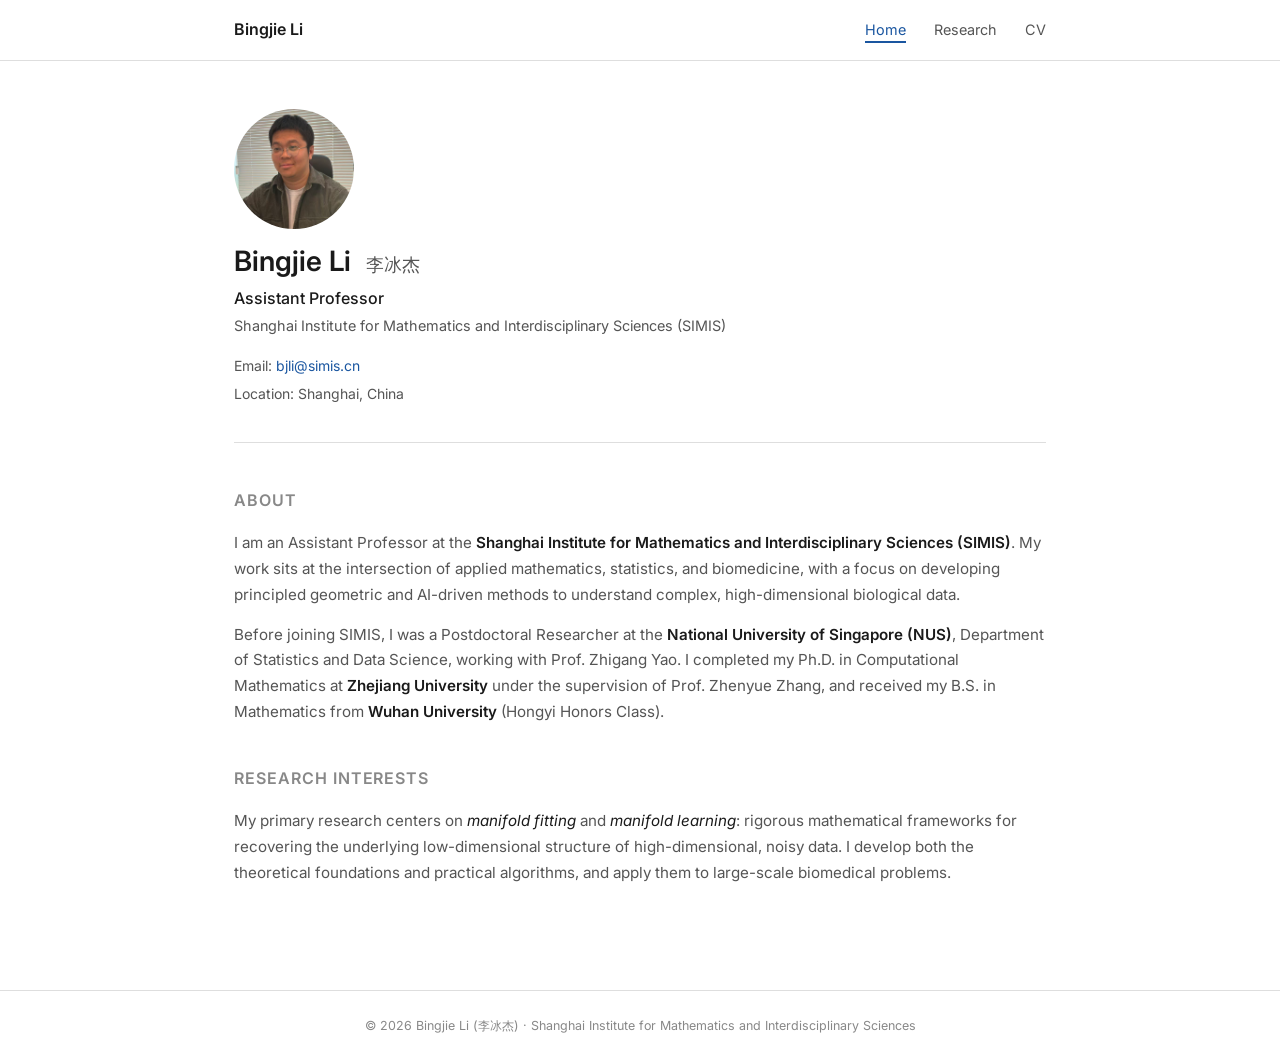
==== commit db519849: "Add profile photo to homepage" ====
--- a/index.html
+++ b/index.html
@@ -30,6 +30,7 @@
 
       <!-- Profile -->
       <div class="profile-header">
+        <img src="Photos.jpg" alt="Bingjie Li" class="profile-photo" />
         <h1>Bingjie Li <span class="name-zh">李冰杰</span></h1>
         <p class="profile-title">Assistant Professor</p>
         <p class="profile-institution">Shanghai Institute for Mathematics and Interdisciplinary Sciences (SIMIS)</p>
@@ -65,54 +66,6 @@
           of high-dimensional, noisy data. I develop both the theoretical foundations and practical algorithms,
           and apply them to large-scale biomedical problems.
         </p>
-        <p>Key areas include:</p>
-        <ul class="interest-list">
-          <li><strong>Single-cell transcriptomics</strong> — clustering, trajectory inference, and atlas construction for single-cell RNA sequencing data.</li>
-          <li><strong>Population-scale metabolomics</strong> — identifying metabolic heterogeneity and disease associations in large biobank cohorts (e.g., UK Biobank, ~210,000 individuals).</li>
-          <li><strong>Geometric data analysis</strong> — manifold fitting, spectral methods, topological data analysis, and differential geometry applied to statistics.</li>
-          <li><strong>Clustering and visualization</strong> — universal frameworks for robust, high-accuracy clustering across diverse data domains.</li>
-          <li><strong>Precision medicine</strong> — connecting mathematical models to early disease prediction and individualized intervention at scale.</li>
-        </ul>
-      </div>
-
-      <!-- Academic Experience -->
-      <div class="bio-section">
-        <h2>Academic Experience</h2>
-
-        <div class="exp-item">
-          <div class="exp-date">2025.07 &ndash; Present</div>
-          <div class="exp-detail">
-            <strong>Assistant Professor</strong>, Applied Statistics<br>
-            Shanghai Institute for Mathematics and Interdisciplinary Sciences (SIMIS), Shanghai, China
-          </div>
-        </div>
-
-        <div class="exp-item">
-          <div class="exp-date">2021.12 &ndash; 2025.06</div>
-          <div class="exp-detail">
-            <strong>Postdoctoral Researcher</strong><br>
-            Department of Statistics and Data Science, National University of Singapore (NUS)<br>
-            Advisor: Prof. Zhigang Yao (姚志刚)
-          </div>
-        </div>
-
-        <div class="exp-item">
-          <div class="exp-date">2015.09 &ndash; 2021.09</div>
-          <div class="exp-detail">
-            <strong>Ph.D. in Computational Mathematics</strong><br>
-            Zhejiang University (ZJU)<br>
-            Advisor: Prof. Zhenyue Zhang (张振跃)
-          </div>
-        </div>
-
-        <div class="exp-item">
-          <div class="exp-date">2011.09 &ndash; 2015.06</div>
-          <div class="exp-detail">
-            <strong>B.S. in Mathematics</strong><br>
-            Wuhan University &mdash; Hongyi Honors Class<br>
-            Advisor: Prof. Qibin Fan (樊启斌)
-          </div>
-        </div>
       </div>
 
     </div>
--- a/styles.css
+++ b/styles.css
@@ -121,6 +121,15 @@
   border-bottom: 1px solid var(--border);
 }
 
+.profile-photo {
+  width: 120px;
+  height: 120px;
+  object-fit: cover;
+  border-radius: 50%;
+  display: block;
+  margin-bottom: 16px;
+}
+
 .profile-header h1 {
   font-size: 1.75rem;
   font-weight: 600;
